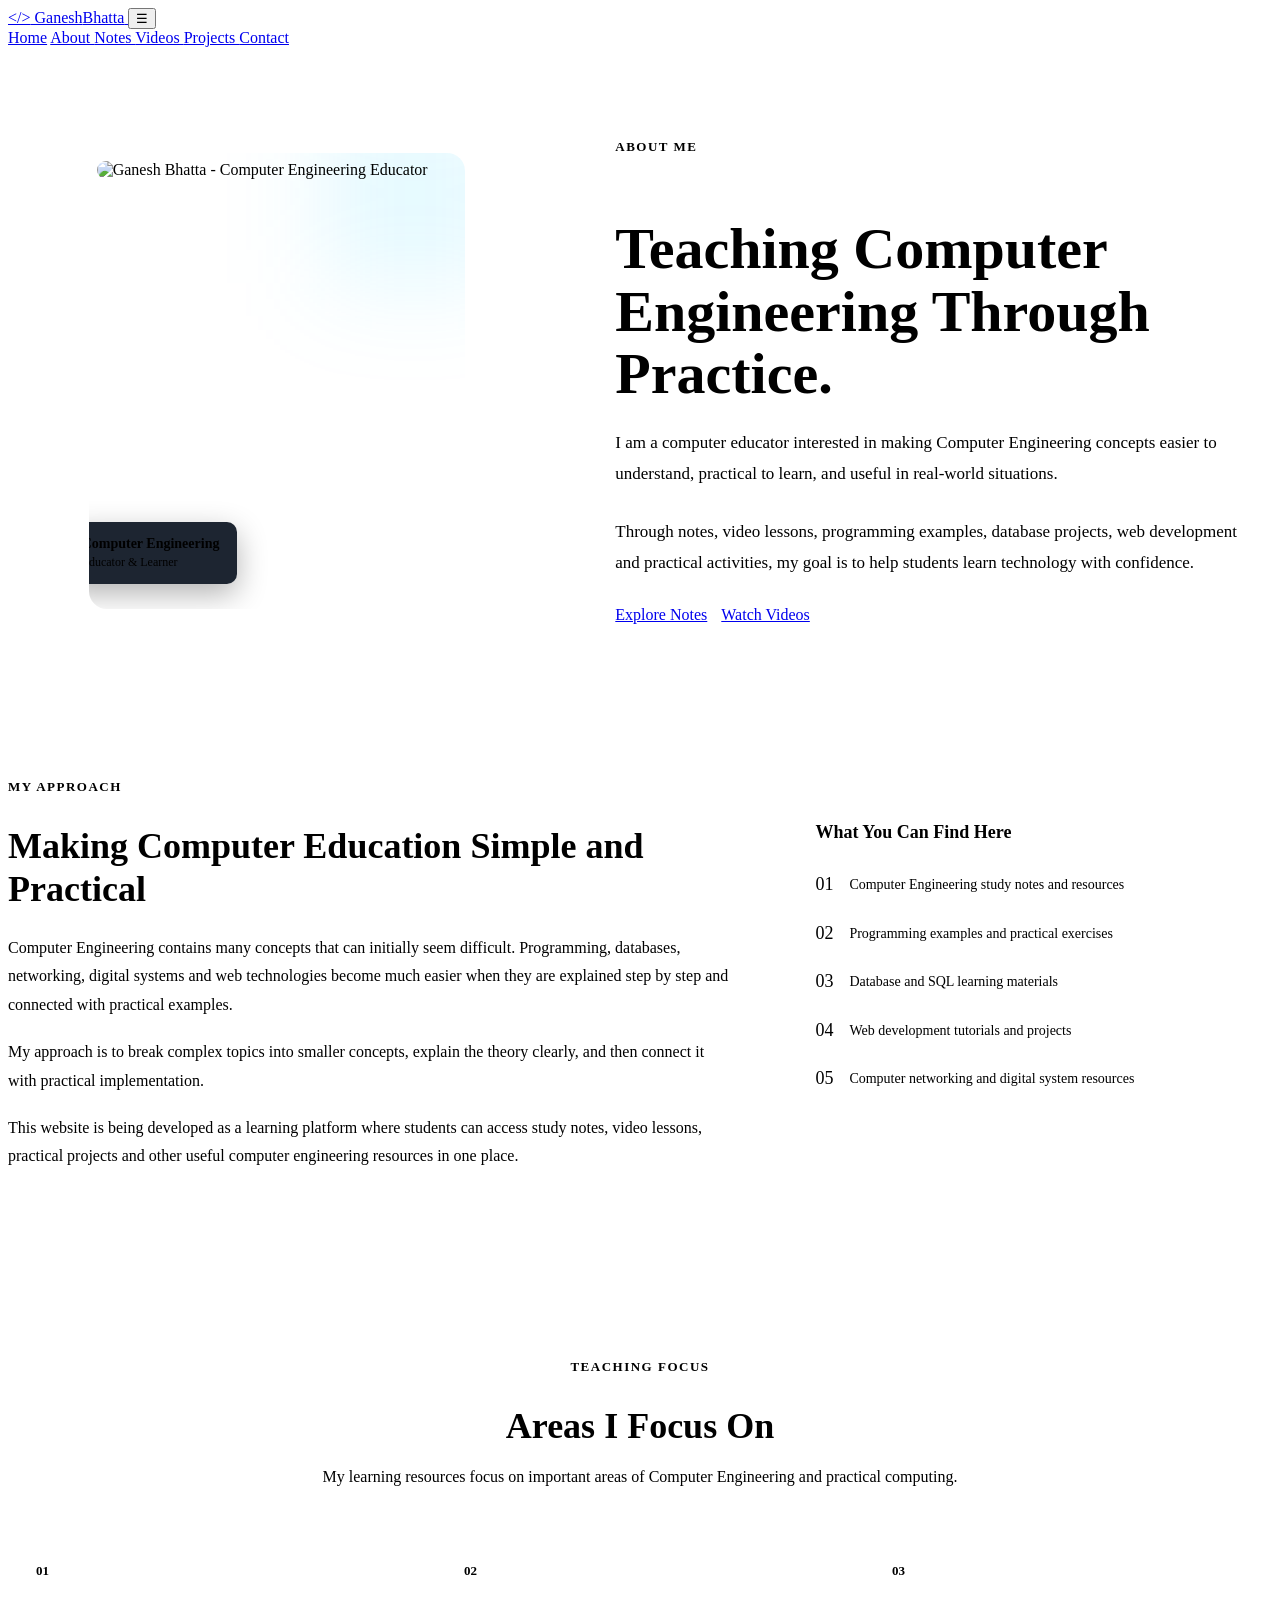
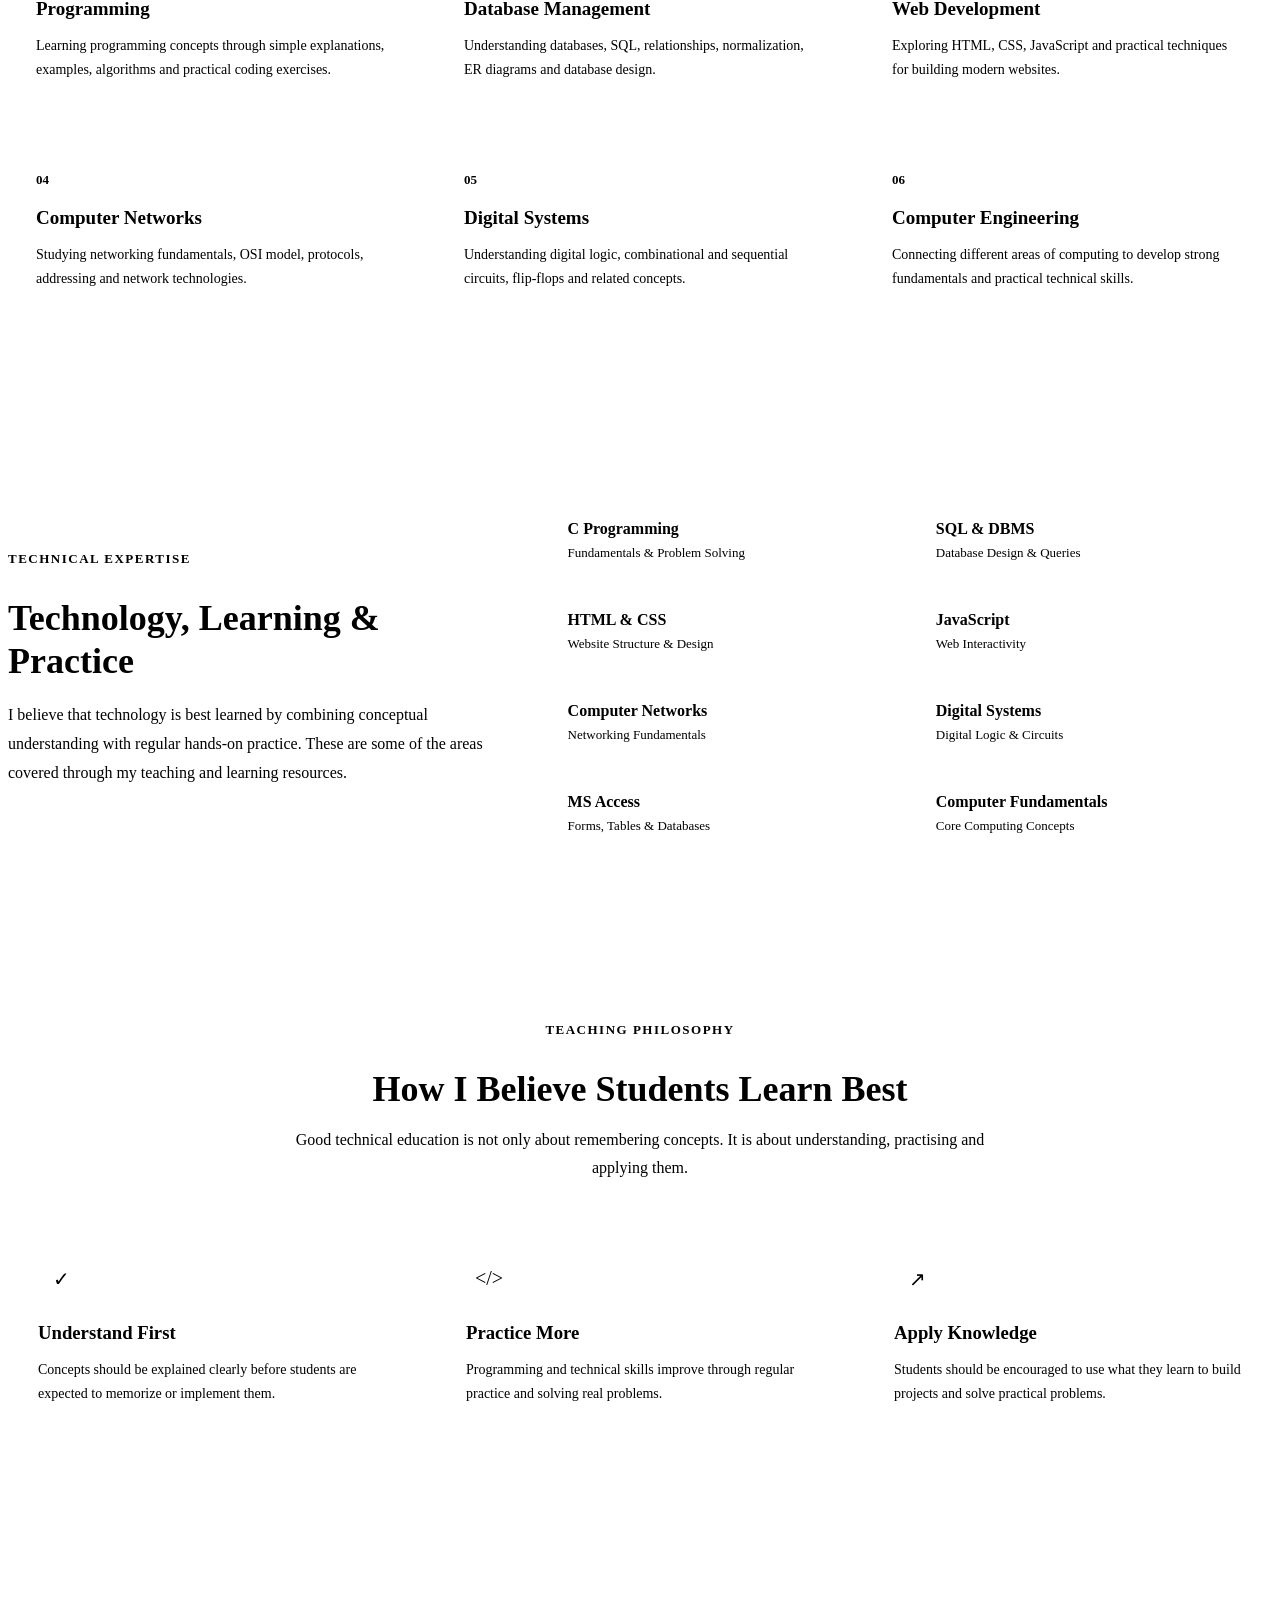
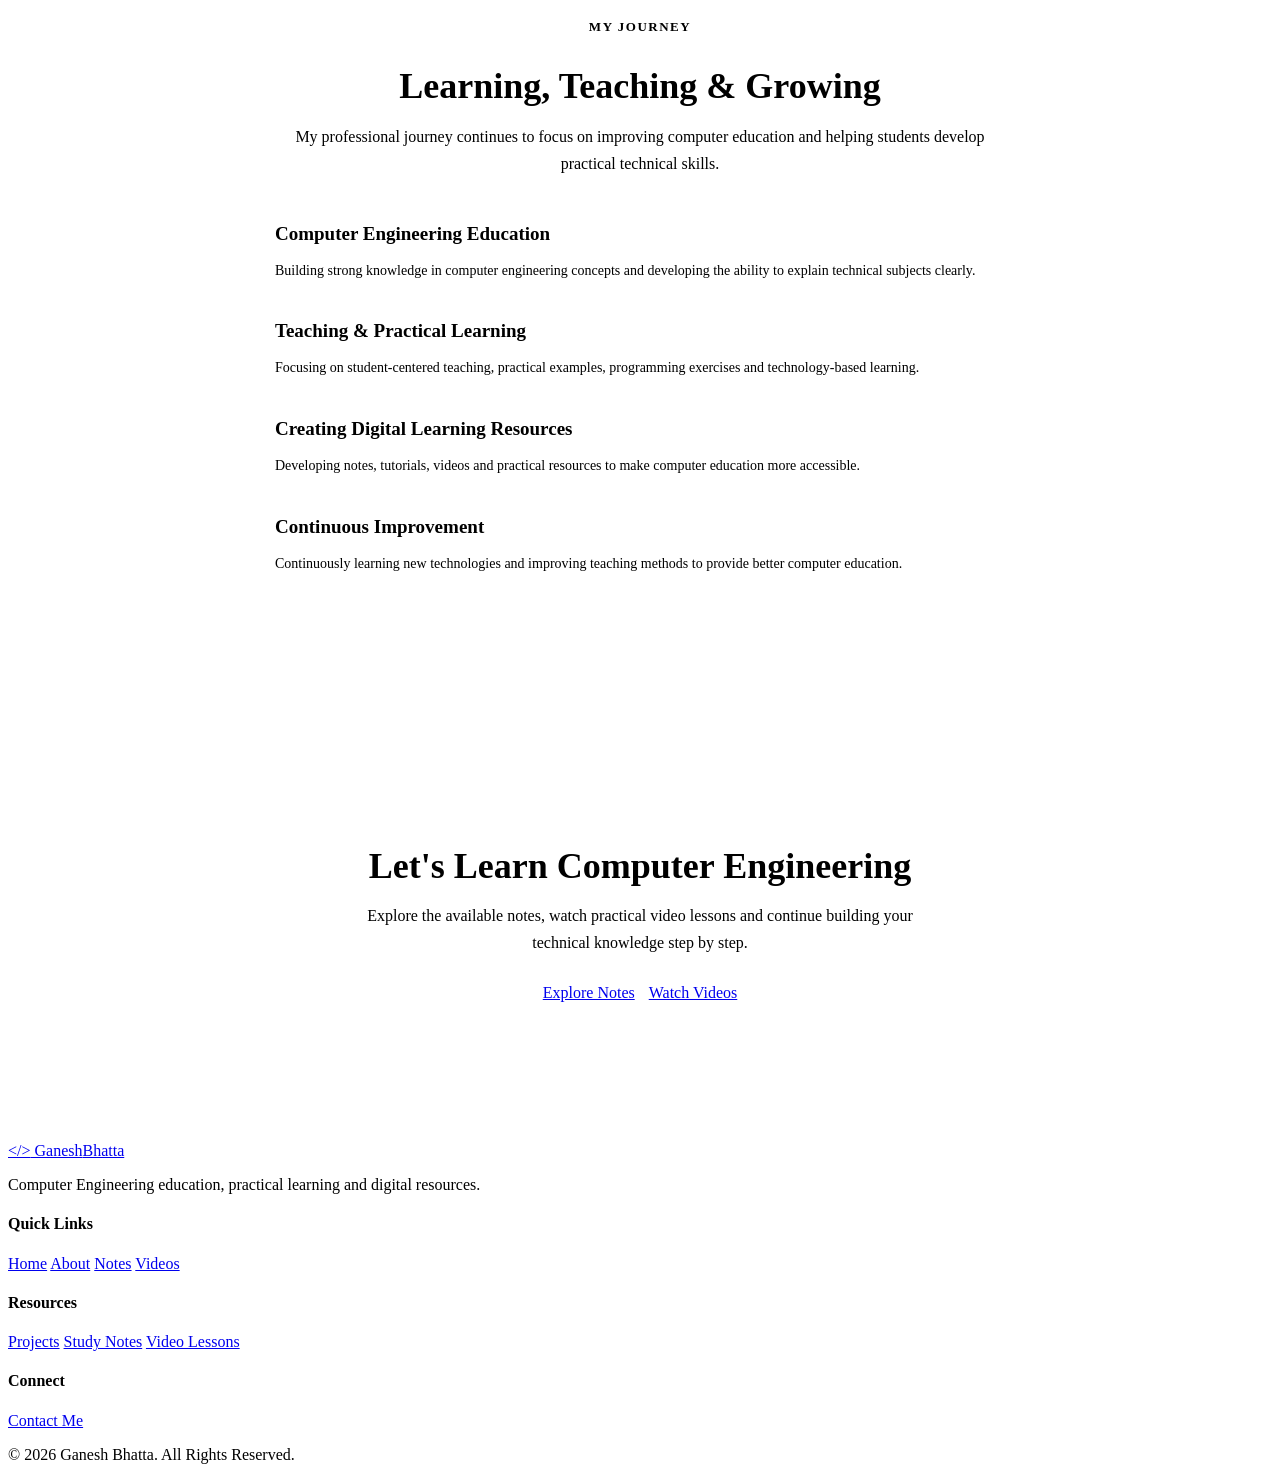
==== about.html @ 10185036 "Add files via upload" ====
<!DOCTYPE html>
<html lang="en">
<head>
    <meta charset="UTF-8">
    <meta name="viewport" content="width=device-width, initial-scale=1.0">

    <title>About Me | Ganesh Bhatta</title>

    <meta name="description"
          content="Learn more about Ganesh Bhatta, a Computer Engineering educator focused on practical and understandable computer education.">

    <link rel="stylesheet" href="css/style.css">

    <style>

        /* =========================================
           ABOUT PAGE
        ========================================= */

        .about-hero {
            padding: 90px 0 70px;
            background:
                radial-gradient(circle at 80% 20%, rgba(24, 200, 255, 0.08), transparent 30%),
                var(--bg-main);
        }

        .about-hero-grid {
            display: grid;
            grid-template-columns: 0.9fr 1.1fr;
            align-items: center;
            gap: 70px;
        }

        .about-image-area {
            position: relative;
            display: flex;
            justify-content: center;
        }

        .about-image-wrapper {
            width: 360px;
            height: 440px;
            padding: 8px;
            border: 1px solid var(--border-light);
            background: var(--bg-card);
            border-radius: 18px;
            position: relative;
            overflow: hidden;
        }

        .about-image-wrapper::before {
            content: "";
            position: absolute;
            width: 180px;
            height: 180px;
            background: rgba(24, 200, 255, 0.12);
            filter: blur(50px);
            top: -50px;
            right: -40px;
        }

        .about-image-wrapper img {
            width: 100%;
            height: 100%;
            object-fit: cover;
            object-position: center top;
            border-radius: 12px;
            position: relative;
            z-index: 1;
        }

        .about-image-label {
            position: absolute;
            bottom: 25px;
            left: -25px;
            background: rgba(17, 26, 38, 0.95);
            border: 1px solid var(--border-light);
            padding: 14px 18px;
            border-radius: 10px;
            z-index: 2;
            box-shadow: 0 10px 30px rgba(0, 0, 0, 0.3);
        }

        .about-image-label strong {
            display: block;
            color: var(--text);
            font-size: 14px;
        }

        .about-image-label span {
            display: block;
            color: var(--accent);
            font-size: 12px;
            margin-top: 3px;
        }

        .about-label {
            display: inline-block;
            color: var(--accent);
            font-size: 13px;
            font-weight: 700;
            letter-spacing: 1.5px;
            margin-bottom: 15px;
        }

        .about-hero h1 {
            font-size: clamp(38px, 5vw, 58px);
            line-height: 1.08;
            margin-bottom: 22px;
            color: var(--text);
        }

        .about-hero h1 span {
            color: var(--accent);
        }

        .about-intro {
            color: var(--text-light);
            font-size: 17px;
            line-height: 1.8;
            max-width: 650px;
            margin-bottom: 28px;
        }

        .about-buttons {
            display: flex;
            gap: 14px;
            flex-wrap: wrap;
        }

        /* =========================================
           INTRODUCTION
        ========================================= */

        .about-section {
            padding: 85px 0;
            background: var(--bg-section);
        }

        .about-content-grid {
            display: grid;
            grid-template-columns: 1.2fr 0.8fr;
            gap: 60px;
            align-items: start;
        }

        .section-label {
            color: var(--accent);
            font-size: 13px;
            font-weight: 700;
            letter-spacing: 1.5px;
            text-transform: uppercase;
            margin-bottom: 12px;
        }

        .about-content h2 {
            font-size: 36px;
            line-height: 1.2;
            margin-bottom: 22px;
            color: var(--text);
        }

        .about-content p {
            color: var(--text-light);
            line-height: 1.8;
            margin-bottom: 18px;
        }

        .about-highlight {
            background: var(--bg-card);
            border: 1px solid var(--border);
            border-radius: 14px;
            padding: 25px;
        }

        .about-highlight h3 {
            font-size: 18px;
            margin-bottom: 18px;
            color: var(--text);
        }

        .highlight-item {
            display: flex;
            gap: 12px;
            align-items: flex-start;
            padding: 13px 0;
            border-bottom: 1px solid var(--border);
        }

        .highlight-item:last-child {
            border-bottom: none;
        }

        .highlight-icon {
            color: var(--accent);
            font-size: 18px;
            min-width: 22px;
        }

        .highlight-item span {
            color: var(--text-light);
            font-size: 14px;
            line-height: 1.6;
        }

        /* =========================================
           TEACHING FOCUS
        ========================================= */

        .focus-section {
            padding: 85px 0;
            background: var(--bg-main);
        }

        .section-heading {
            text-align: center;
            max-width: 700px;
            margin: 0 auto 45px;
        }

        .section-heading h2 {
            font-size: 36px;
            margin-bottom: 14px;
            color: var(--text);
        }

        .section-heading p {
            color: var(--text-light);
            line-height: 1.7;
        }

        .focus-grid {
            display: grid;
            grid-template-columns: repeat(3, 1fr);
            gap: 20px;
        }

        .focus-card {
            background: var(--bg-card);
            border: 1px solid var(--border);
            border-radius: 14px;
            padding: 28px;
            transition: 0.3s ease;
        }

        .focus-card:hover {
            transform: translateY(-5px);
            border-color: var(--accent-dark);
            background: var(--bg-card-hover);
        }

        .focus-number {
            color: var(--accent);
            font-size: 13px;
            font-weight: 700;
            margin-bottom: 18px;
        }

        .focus-card h3 {
            color: var(--text);
            font-size: 19px;
            margin-bottom: 12px;
        }

        .focus-card p {
            color: var(--text-light);
            font-size: 14px;
            line-height: 1.7;
        }

        /* =========================================
           SKILLS
        ========================================= */

        .skills-section {
            padding: 85px 0;
            background: var(--bg-section);
        }

        .skills-layout {
            display: grid;
            grid-template-columns: 0.8fr 1.2fr;
            gap: 60px;
            align-items: center;
        }

        .skills-intro h2 {
            font-size: 36px;
            line-height: 1.2;
            margin-bottom: 18px;
        }

        .skills-intro p {
            color: var(--text-light);
            line-height: 1.8;
        }

        .skills-list {
            display: grid;
            grid-template-columns: repeat(2, 1fr);
            gap: 14px;
        }

        .skill-item {
            padding: 18px;
            border: 1px solid var(--border);
            border-radius: 10px;
            background: var(--bg-card);
            color: var(--text-light);
            transition: 0.3s ease;
        }

        .skill-item:hover {
            border-color: var(--accent-dark);
            color: var(--text);
        }

        .skill-item strong {
            display: block;
            color: var(--text);
            margin-bottom: 5px;
        }

        .skill-item span {
            font-size: 13px;
            color: var(--text-muted);
        }

        /* =========================================
           TEACHING PHILOSOPHY
        ========================================= */

        .philosophy-section {
            padding: 85px 0;
            background: var(--bg-main);
        }

        .philosophy-grid {
            display: grid;
            grid-template-columns: repeat(3, 1fr);
            gap: 20px;
        }

        .philosophy-card {
            padding: 30px;
            background: var(--bg-card);
            border: 1px solid var(--border);
            border-radius: 14px;
        }

        .philosophy-card .icon {
            width: 46px;
            height: 46px;
            display: flex;
            align-items: center;
            justify-content: center;
            border: 1px solid var(--border-light);
            border-radius: 10px;
            color: var(--accent);
            margin-bottom: 20px;
            font-size: 20px;
        }

        .philosophy-card h3 {
            color: var(--text);
            margin-bottom: 12px;
        }

        .philosophy-card p {
            color: var(--text-light);
            line-height: 1.7;
            font-size: 14px;
        }

        /* =========================================
           JOURNEY
        ========================================= */

        .journey-section {
            padding: 85px 0;
            background: var(--bg-section);
        }

        .journey {
            max-width: 850px;
            margin: 45px auto 0;
            position: relative;
        }

        .journey::before {
            content: "";
            position: absolute;
            left: 18px;
            top: 0;
            bottom: 0;
            width: 1px;
            background: var(--border-light);
        }

        .journey-item {
            position: relative;
            padding-left: 60px;
            margin-bottom: 38px;
        }

        .journey-item:last-child {
            margin-bottom: 0;
        }

        .journey-dot {
            position: absolute;
            left: 9px;
            top: 4px;
            width: 19px;
            height: 19px;
            border-radius: 50%;
            background: var(--bg-section);
            border: 2px solid var(--accent);
        }

        .journey-item h3 {
            color: var(--text);
            margin-bottom: 8px;
            font-size: 19px;
        }

        .journey-item p {
            color: var(--text-light);
            line-height: 1.7;
            font-size: 14px;
        }

        /* =========================================
           CTA
        ========================================= */

        .about-cta {
            padding: 85px 0;
            background: var(--bg-main);
            text-align: center;
        }

        .about-cta-box {
            max-width: 850px;
            margin: auto;
            padding: 55px 35px;
            border: 1px solid var(--border);
            border-radius: 18px;
            background:
                radial-gradient(circle at center, rgba(24, 200, 255, 0.07), transparent 55%),
                var(--bg-card);
        }

        .about-cta h2 {
            font-size: 36px;
            margin-bottom: 15px;
            color: var(--text);
        }

        .about-cta p {
            color: var(--text-light);
            max-width: 600px;
            margin: 0 auto 28px;
            line-height: 1.7;
        }

        .about-cta-buttons {
            display: flex;
            justify-content: center;
            gap: 14px;
            flex-wrap: wrap;
        }

        /* =========================================
           RESPONSIVE
        ========================================= */

        @media (max-width: 900px) {

            .about-hero-grid,
            .about-content-grid,
            .skills-layout {
                grid-template-columns: 1fr;
            }

            .about-image-area {
                order: 2;
            }

            .about-hero-content {
                order: 1;
            }

            .about-image-wrapper {
                width: 320px;
                height: 400px;
            }

            .focus-grid,
            .philosophy-grid {
                grid-template-columns: repeat(2, 1fr);
            }

            .skills-layout {
                gap: 35px;
            }
        }

        @media (max-width: 600px) {

            .about-hero,
            .about-section,
            .focus-section,
            .skills-section,
            .philosophy-section,
            .journey-section,
            .about-cta {
                padding: 65px 0;
            }

            .about-hero-grid {
                gap: 45px;
            }

            .about-hero h1 {
                font-size: 38px;
            }

            .about-intro {
                font-size: 15px;
            }

            .about-image-wrapper {
                width: 280px;
                height: 350px;
            }

            .about-image-label {
                left: 0;
            }

            .about-content h2,
            .section-heading h2,
            .skills-intro h2,
            .about-cta h2 {
                font-size: 29px;
            }

            .focus-grid,
            .philosophy-grid,
            .skills-list {
                grid-template-columns: 1fr;
            }

            .journey-item {
                padding-left: 50px;
            }

        }

    </style>
</head>

<body>

    <!-- =========================================
         HEADER
    ========================================= -->

    <header class="site-header">

        <div class="container header-inner">

            <a href="index.html" class="logo">
                <span class="logo-mark">&lt;/&gt;</span>
                Ganesh<span>Bhatta</span>
            </a>

            <button class="menu-btn" id="menuBtn">
                ☰
            </button>

            <nav class="main-nav" id="mainNav">

                <a href="index.html">Home</a>

                <a href="about.html" class="active">
                    About
                </a>

                <a href="notes.html">
                    Notes
                </a>

                <a href="videos.html">
                    Videos
                </a>

                <a href="projects.html">
                    Projects
                </a>

                <a href="contact.html">
                    Contact
                </a>

            </nav>

        </div>

    </header>


    <!-- =========================================
         ABOUT HERO
    ========================================= -->

    <section class="about-hero">

        <div class="container about-hero-grid">

            <div class="about-image-area">

                <div class="about-image-wrapper">

                    <img
                        src="images/Profile.JPEG"
                        alt="Ganesh Bhatta - Computer Engineering Educator"
                    >

                    <div class="about-image-label">

                        <strong>Computer Engineering</strong>

                        <span>Educator & Learner</span>

                    </div>

                </div>

            </div>


            <div class="about-hero-content">

                <span class="about-label">
                    ABOUT ME
                </span>

                <h1>
                    Teaching Computer
                    <span>Engineering</span>
                    Through Practice.
                </h1>

                <p class="about-intro">
                    I am a computer educator interested in making
                    Computer Engineering concepts easier to understand,
                    practical to learn, and useful in real-world situations.
                </p>

                <p class="about-intro">
                    Through notes, video lessons, programming examples,
                    database projects, web development and practical
                    activities, my goal is to help students learn
                    technology with confidence.
                </p>

                <div class="about-buttons">

                    <a href="notes.html" class="btn btn-primary">
                        Explore Notes
                    </a>

                    <a href="videos.html" class="btn btn-secondary">
                        Watch Videos
                    </a>

                </div>

            </div>

        </div>

    </section>


    <!-- =========================================
         INTRODUCTION
    ========================================= -->

    <section class="about-section">

        <div class="container about-content-grid">

            <div class="about-content">

                <div class="section-label">
                    MY APPROACH
                </div>

                <h2>
                    Making Computer Education
                    Simple and Practical
                </h2>

                <p>
                    Computer Engineering contains many concepts that can
                    initially seem difficult. Programming, databases,
                    networking, digital systems and web technologies
                    become much easier when they are explained step by
                    step and connected with practical examples.
                </p>

                <p>
                    My approach is to break complex topics into smaller
                    concepts, explain the theory clearly, and then connect
                    it with practical implementation.
                </p>

                <p>
                    This website is being developed as a learning platform
                    where students can access study notes, video lessons,
                    practical projects and other useful computer engineering
                    resources in one place.
                </p>

            </div>


            <div class="about-highlight">

                <h3>
                    What You Can Find Here
                </h3>

                <div class="highlight-item">

                    <div class="highlight-icon">01</div>

                    <span>
                        Computer Engineering study notes and resources
                    </span>

                </div>

                <div class="highlight-item">

                    <div class="highlight-icon">02</div>

                    <span>
                        Programming examples and practical exercises
                    </span>

                </div>

                <div class="highlight-item">

                    <div class="highlight-icon">03</div>

                    <span>
                        Database and SQL learning materials
                    </span>

                </div>

                <div class="highlight-item">

                    <div class="highlight-icon">04</div>

                    <span>
                        Web development tutorials and projects
                    </span>

                </div>

                <div class="highlight-item">

                    <div class="highlight-icon">05</div>

                    <span>
                        Computer networking and digital system resources
                    </span>

                </div>

            </div>

        </div>

    </section>


    <!-- =========================================
         TEACHING FOCUS
    ========================================= -->

    <section class="focus-section">

        <div class="container">

            <div class="section-heading">

                <div class="section-label">
                    TEACHING FOCUS
                </div>

                <h2>
                    Areas I Focus On
                </h2>

                <p>
                    My learning resources focus on important areas of
                    Computer Engineering and practical computing.
                </p>

            </div>


            <div class="focus-grid">

                <div class="focus-card">

                    <div class="focus-number">
                        01
                    </div>

                    <h3>
                        Programming
                    </h3>

                    <p>
                        Learning programming concepts through simple
                        explanations, examples, algorithms and practical
                        coding exercises.
                    </p>

                </div>


                <div class="focus-card">

                    <div class="focus-number">
                        02
                    </div>

                    <h3>
                        Database Management
                    </h3>

                    <p>
                        Understanding databases, SQL, relationships,
                        normalization, ER diagrams and database design.
                    </p>

                </div>


                <div class="focus-card">

                    <div class="focus-number">
                        03
                    </div>

                    <h3>
                        Web Development
                    </h3>

                    <p>
                        Exploring HTML, CSS, JavaScript and practical
                        techniques for building modern websites.
                    </p>

                </div>


                <div class="focus-card">

                    <div class="focus-number">
                        04
                    </div>

                    <h3>
                        Computer Networks
                    </h3>

                    <p>
                        Studying networking fundamentals, OSI model,
                        protocols, addressing and network technologies.
                    </p>

                </div>


                <div class="focus-card">

                    <div class="focus-number">
                        05
                    </div>

                    <h3>
                        Digital Systems
                    </h3>

                    <p>
                        Understanding digital logic, combinational and
                        sequential circuits, flip-flops and related concepts.
                    </p>

                </div>


                <div class="focus-card">

                    <div class="focus-number">
                        06
                    </div>

                    <h3>
                        Computer Engineering
                    </h3>

                    <p>
                        Connecting different areas of computing to develop
                        strong fundamentals and practical technical skills.
                    </p>

                </div>

            </div>

        </div>

    </section>


    <!-- =========================================
         TECHNICAL EXPERTISE
    ========================================= -->

    <section class="skills-section">

        <div class="container skills-layout">

            <div class="skills-intro">

                <div class="section-label">
                    TECHNICAL EXPERTISE
                </div>

                <h2>
                    Technology,
                    Learning & Practice
                </h2>

                <p>
                    I believe that technology is best learned by combining
                    conceptual understanding with regular hands-on practice.
                    These are some of the areas covered through my teaching
                    and learning resources.
                </p>

            </div>


            <div class="skills-list">

                <div class="skill-item">

                    <strong>C Programming</strong>

                    <span>
                        Fundamentals & Problem Solving
                    </span>

                </div>


                <div class="skill-item">

                    <strong>SQL & DBMS</strong>

                    <span>
                        Database Design & Queries
                    </span>

                </div>


                <div class="skill-item">

                    <strong>HTML & CSS</strong>

                    <span>
                        Website Structure & Design
                    </span>

                </div>


                <div class="skill-item">

                    <strong>JavaScript</strong>

                    <span>
                        Web Interactivity
                    </span>

                </div>


                <div class="skill-item">

                    <strong>Computer Networks</strong>

                    <span>
                        Networking Fundamentals
                    </span>

                </div>


                <div class="skill-item">

                    <strong>Digital Systems</strong>

                    <span>
                        Digital Logic & Circuits
                    </span>

                </div>


                <div class="skill-item">

                    <strong>MS Access</strong>

                    <span>
                        Forms, Tables & Databases
                    </span>

                </div>


                <div class="skill-item">

                    <strong>Computer Fundamentals</strong>

                    <span>
                        Core Computing Concepts
                    </span>

                </div>

            </div>

        </div>

    </section>


    <!-- =========================================
         TEACHING PHILOSOPHY
    ========================================= -->

    <section class="philosophy-section">

        <div class="container">

            <div class="section-heading">

                <div class="section-label">
                    TEACHING PHILOSOPHY
                </div>

                <h2>
                    How I Believe Students Learn Best
                </h2>

                <p>
                    Good technical education is not only about remembering
                    concepts. It is about understanding, practising and
                    applying them.
                </p>

            </div>


            <div class="philosophy-grid">

                <div class="philosophy-card">

                    <div class="icon">
                        ✓
                    </div>

                    <h3>
                        Understand First
                    </h3>

                    <p>
                        Concepts should be explained clearly before students
                        are expected to memorize or implement them.
                    </p>

                </div>


                <div class="philosophy-card">

                    <div class="icon">
                        &lt;/&gt;
                    </div>

                    <h3>
                        Practice More
                    </h3>

                    <p>
                        Programming and technical skills improve through
                        regular practice and solving real problems.
                    </p>

                </div>


                <div class="philosophy-card">

                    <div class="icon">
                        ↗
                    </div>

                    <h3>
                        Apply Knowledge
                    </h3>

                    <p>
                        Students should be encouraged to use what they learn
                        to build projects and solve practical problems.
                    </p>

                </div>

            </div>

        </div>

    </section>


    <!-- =========================================
         PROFESSIONAL JOURNEY
    ========================================= -->

    <section class="journey-section">

        <div class="container">

            <div class="section-heading">

                <div class="section-label">
                    MY JOURNEY
                </div>

                <h2>
                    Learning, Teaching & Growing
                </h2>

                <p>
                    My professional journey continues to focus on improving
                    computer education and helping students develop practical
                    technical skills.
                </p>

            </div>


            <div class="journey">

                <div class="journey-item">

                    <div class="journey-dot"></div>

                    <h3>
                        Computer Engineering Education
                    </h3>

                    <p>
                        Building strong knowledge in computer engineering
                        concepts and developing the ability to explain
                        technical subjects clearly.
                    </p>

                </div>


                <div class="journey-item">

                    <div class="journey-dot"></div>

                    <h3>
                        Teaching & Practical Learning
                    </h3>

                    <p>
                        Focusing on student-centered teaching, practical
                        examples, programming exercises and technology-based
                        learning.
                    </p>

                </div>


                <div class="journey-item">

                    <div class="journey-dot"></div>

                    <h3>
                        Creating Digital Learning Resources
                    </h3>

                    <p>
                        Developing notes, tutorials, videos and practical
                        resources to make computer education more accessible.
                    </p>

                </div>


                <div class="journey-item">

                    <div class="journey-dot"></div>

                    <h3>
                        Continuous Improvement
                    </h3>

                    <p>
                        Continuously learning new technologies and improving
                        teaching methods to provide better computer education.
                    </p>

                </div>

            </div>

        </div>

    </section>


    <!-- =========================================
         CTA
    ========================================= -->

    <section class="about-cta">

        <div class="container">

            <div class="about-cta-box">

                <h2>
                    Let's Learn Computer Engineering
                </h2>

                <p>
                    Explore the available notes, watch practical video
                    lessons and continue building your technical knowledge
                    step by step.
                </p>

                <div class="about-cta-buttons">

                    <a href="notes.html" class="btn btn-primary">
                        Explore Notes
                    </a>

                    <a href="videos.html" class="btn btn-secondary">
                        Watch Videos
                    </a>

                </div>

            </div>

        </div>

    </section>


    <!-- =========================================
         FOOTER
    ========================================= -->

    <footer class="site-footer">

        <div class="container footer-grid">

            <div class="footer-brand">

                <a href="index.html" class="logo">
                    <span class="logo-mark">&lt;/&gt;</span>
                    Ganesh<span>Bhatta</span>
                </a>

                <p>
                    Computer Engineering education,
                    practical learning and digital resources.
                </p>

            </div>


            <div class="footer-column">

                <h4>
                    Quick Links
                </h4>

                <a href="index.html">Home</a>
                <a href="about.html">About</a>
                <a href="notes.html">Notes</a>
                <a href="videos.html">Videos</a>

            </div>


            <div class="footer-column">

                <h4>
                    Resources
                </h4>

                <a href="projects.html">Projects</a>
                <a href="notes.html">Study Notes</a>
                <a href="videos.html">Video Lessons</a>

            </div>


            <div class="footer-column">

                <h4>
                    Connect
                </h4>

                <a href="contact.html">Contact Me</a>

            </div>

        </div>


        <div class="container footer-bottom">

            <p>
                © 2026 Ganesh Bhatta. All Rights Reserved.
            </p>

        </div>

    </footer>


    <script src="js/script.js"></script>

</body>
</html>
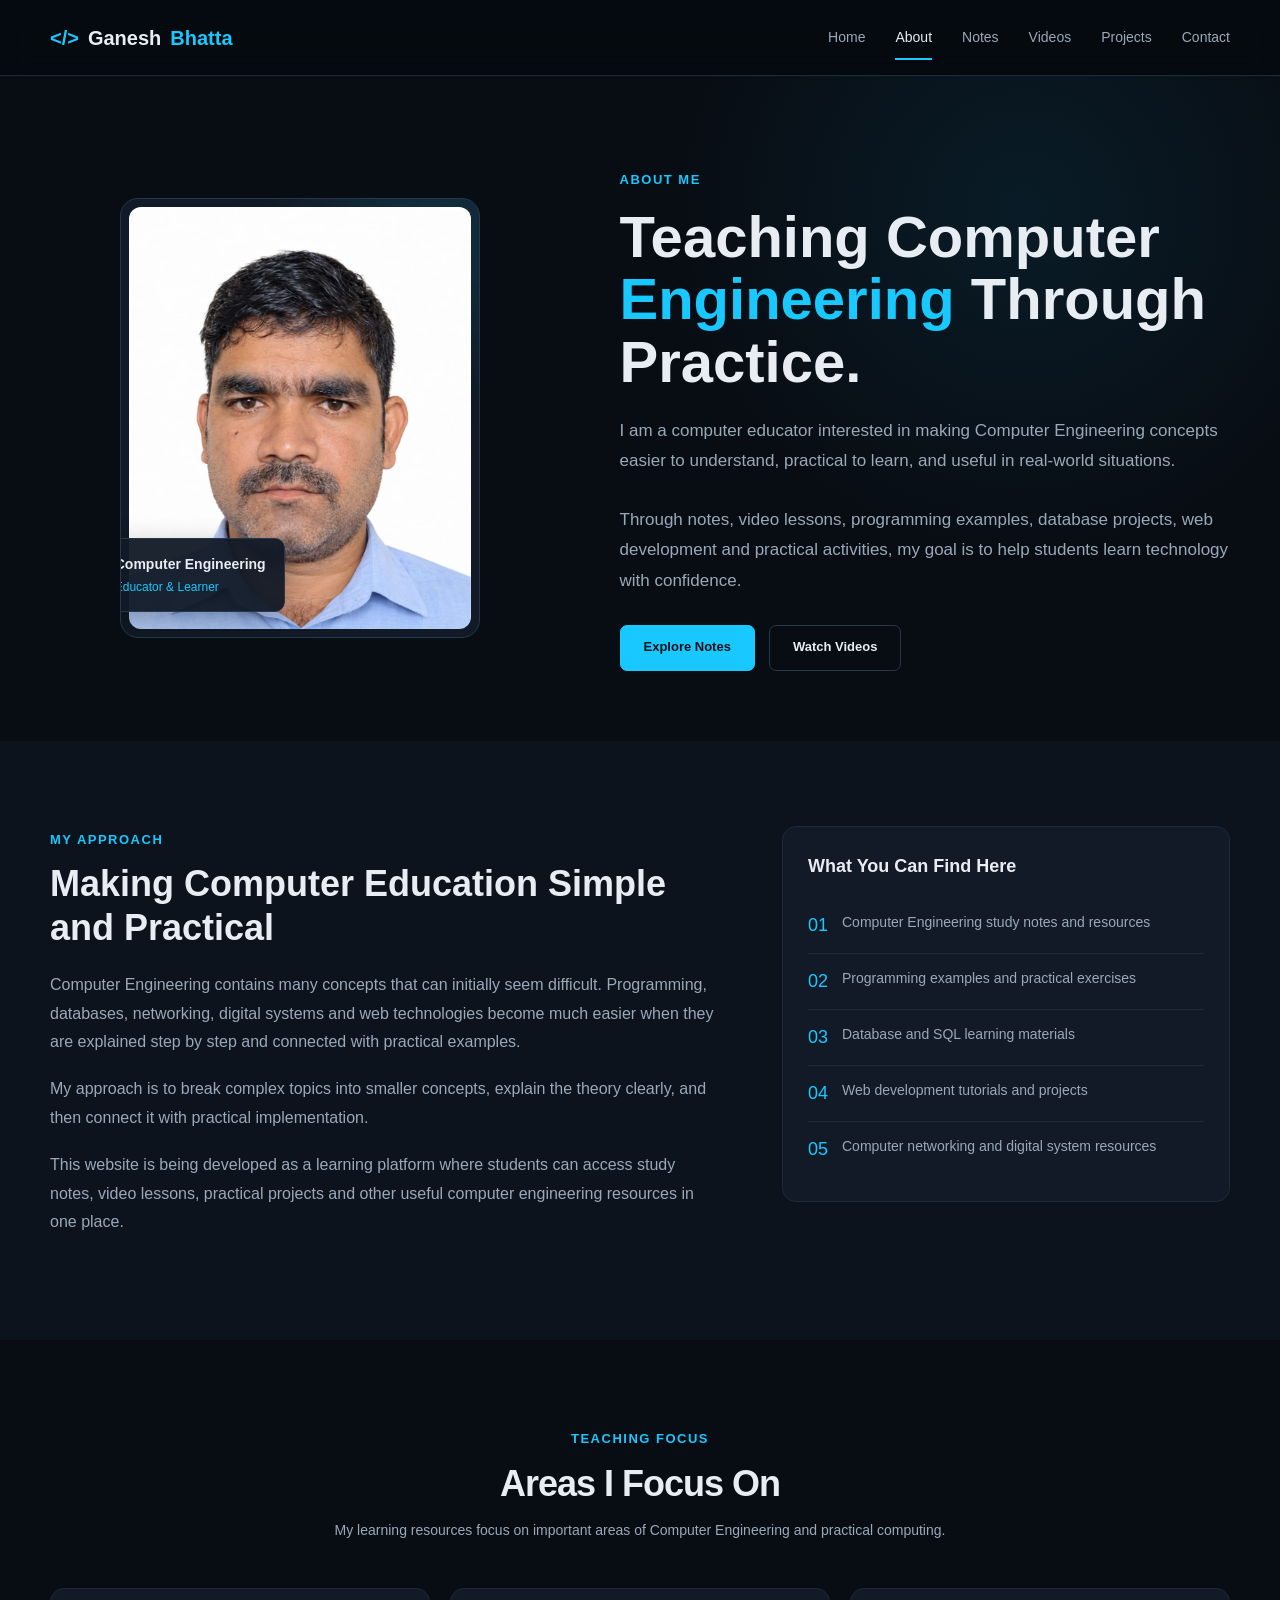
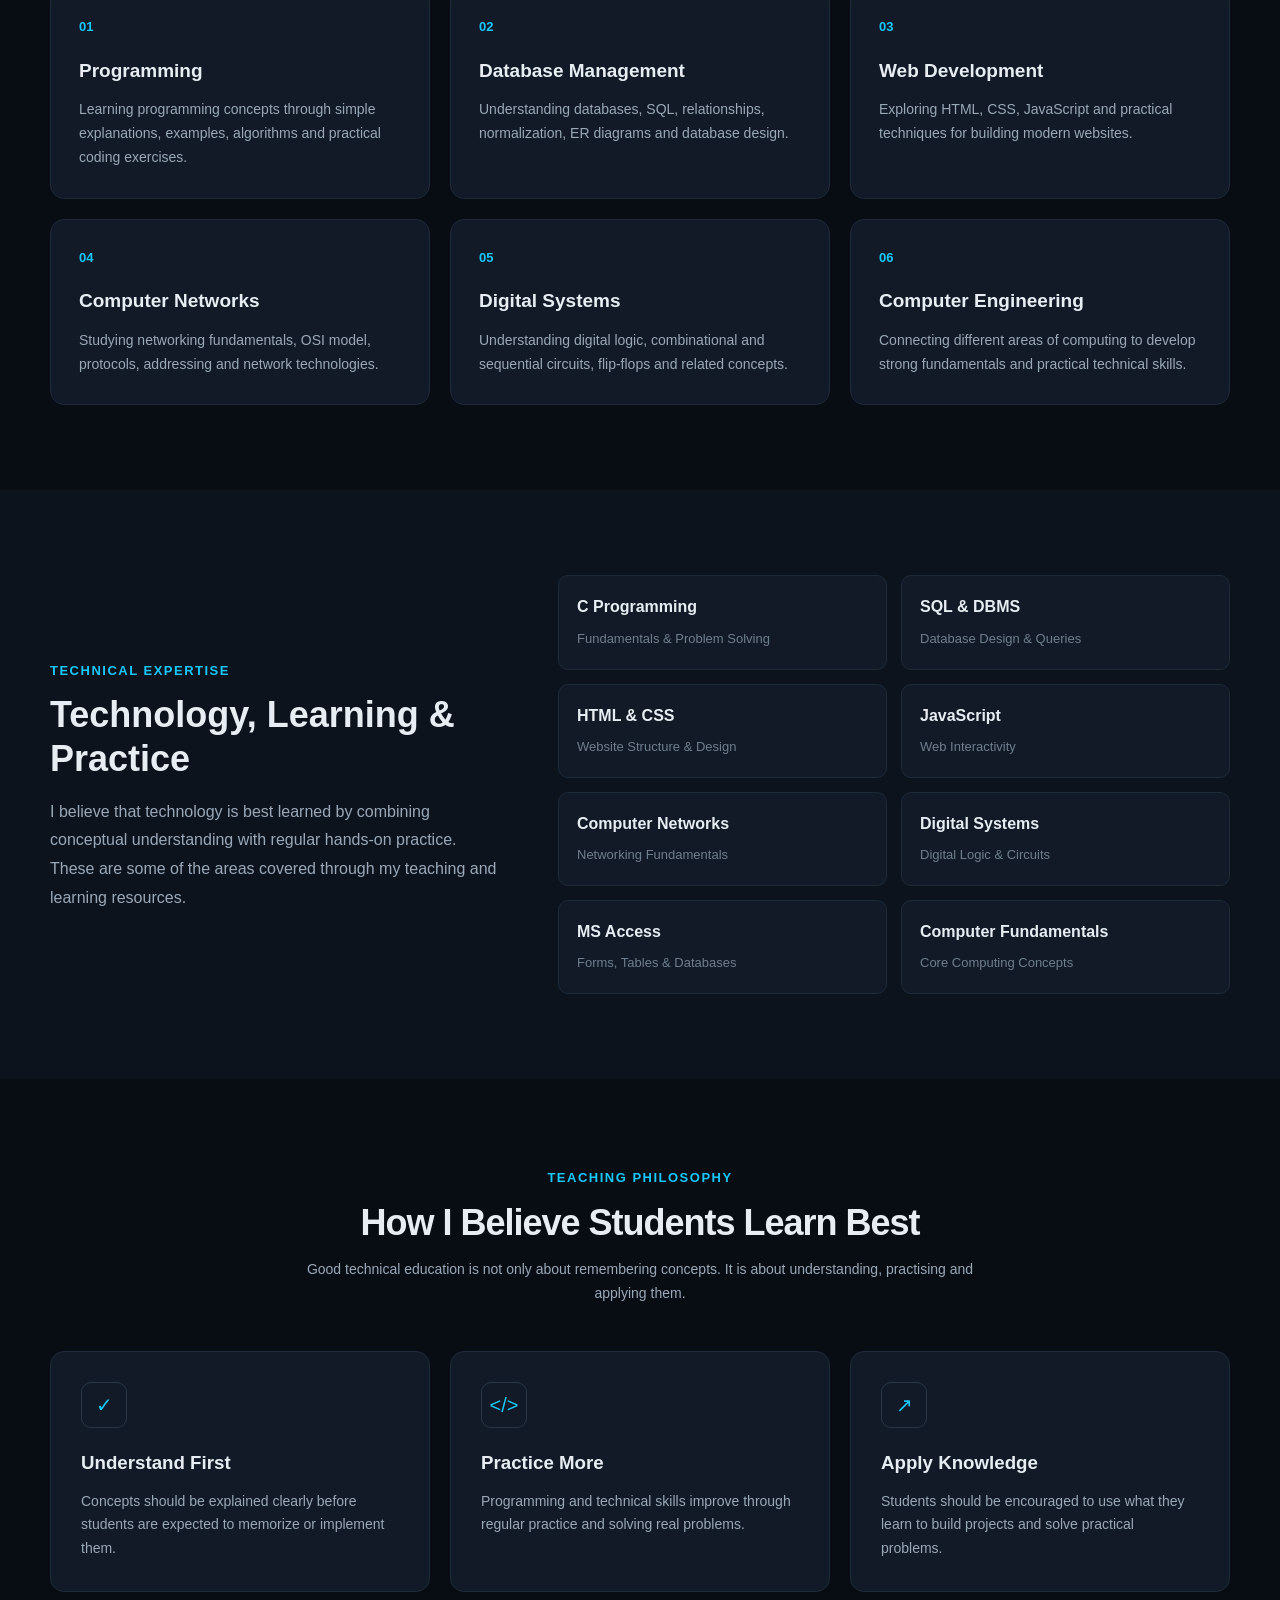
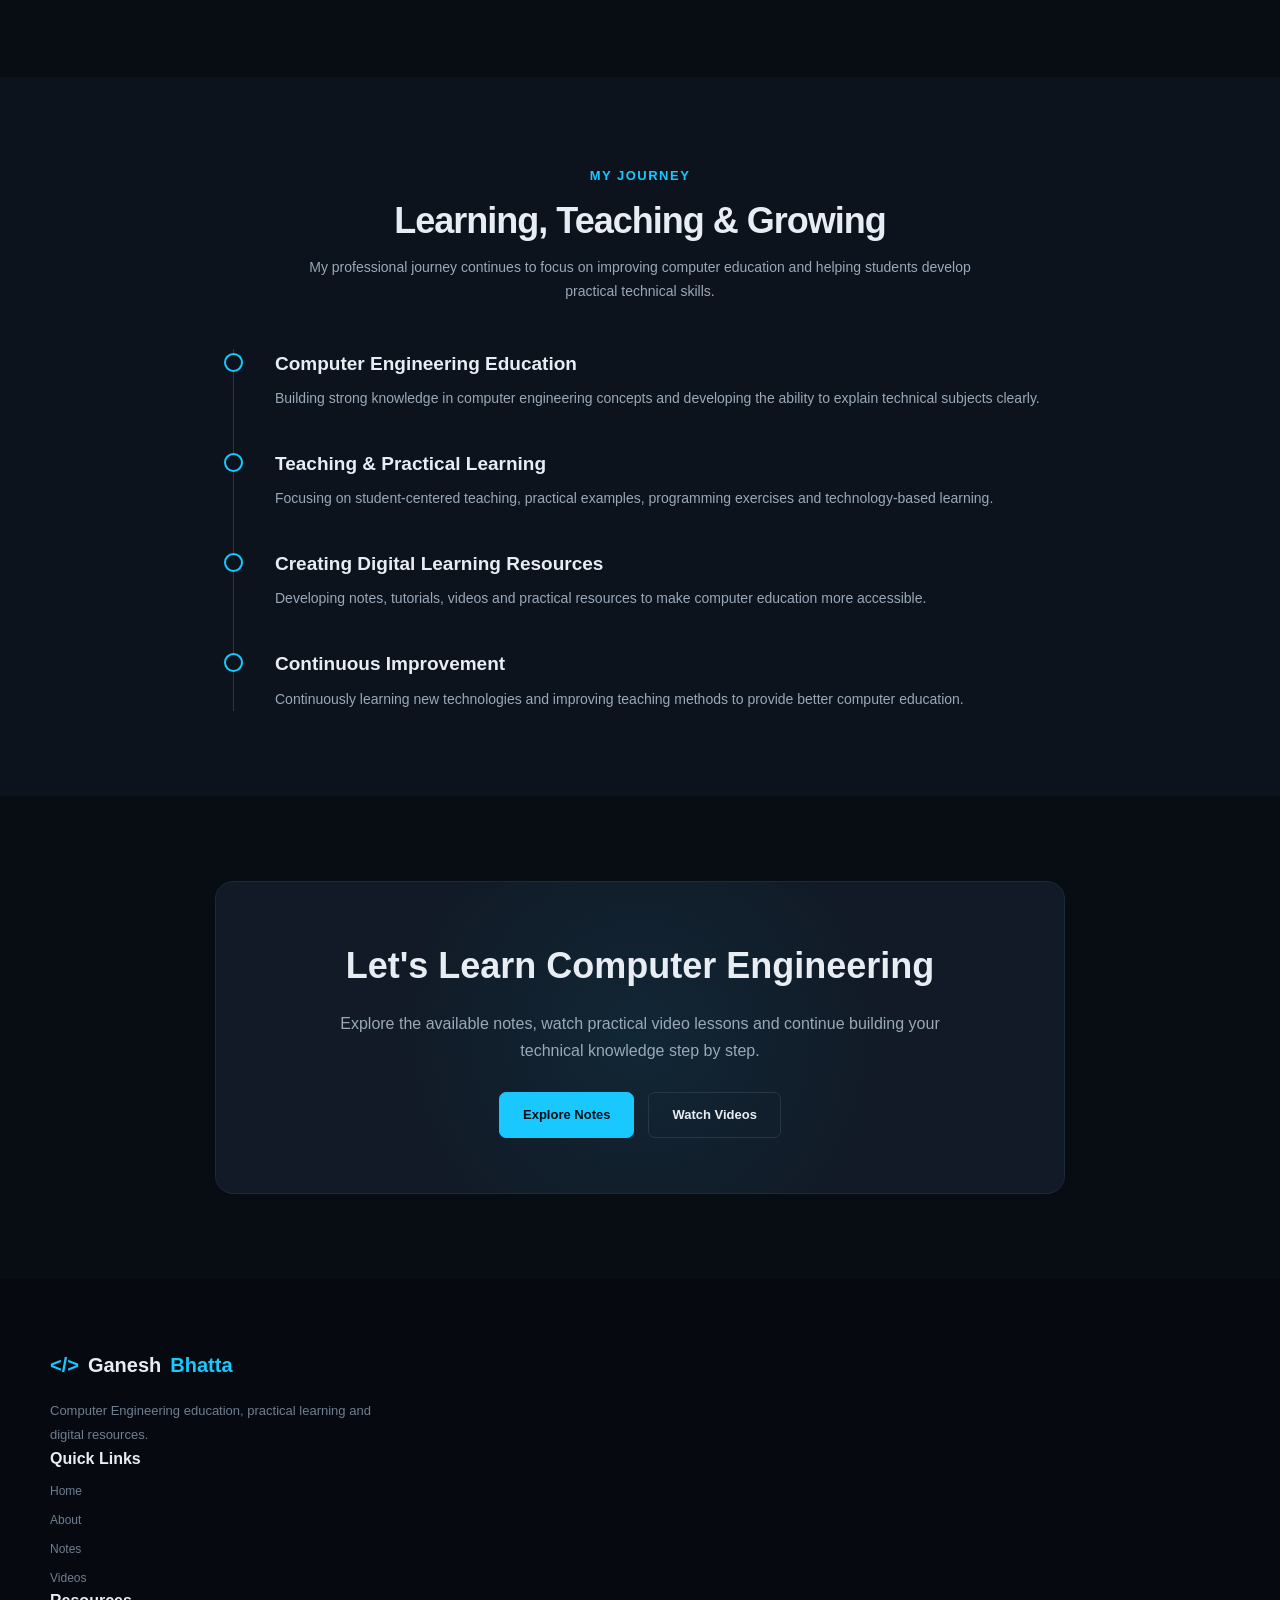
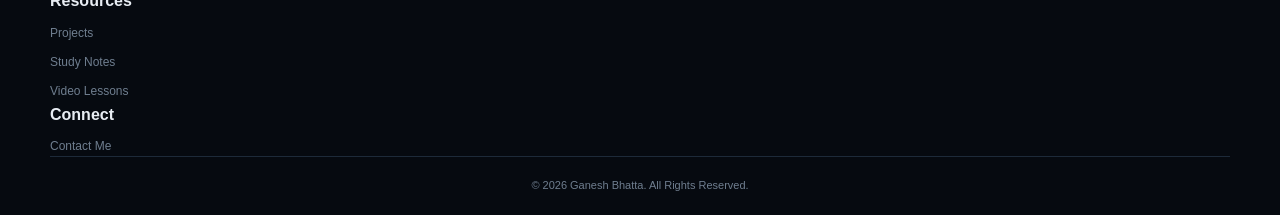
==== commit 4c07fc8a: "Update about.html" ====
--- a/about.html
+++ b/about.html
@@ -624,7 +624,7 @@
                 <div class="about-image-wrapper">
 
                     <img
-                        src="images/Profile.JPEG"
+                        src="images/Profile.jpeg"
                         alt="Ganesh Bhatta - Computer Engineering Educator"
                     >
 
@@ -1365,4 +1365,4 @@
     <script src="js/script.js"></script>
 
 </body>
-</html>+</html>
--- a/css/style.css
+++ b/css/style.css
@@ -0,0 +1,1879 @@
+/* =========================================================
+   GANESH BHATTA - PERSONAL EDUCATION WEBSITE
+   Main Dark Professional Theme
+========================================================= */
+
+
+/* =========================================================
+   1. ROOT VARIABLES
+========================================================= */
+
+:root {
+
+    --bg-main: #080d14;
+    --bg-dark: #060a10;
+    --bg-section: #0c131d;
+
+    --bg-card: #111a26;
+    --bg-card-hover: #152231;
+
+    --border: #1d2a39;
+    --border-light: #263749;
+
+    --text: #e8edf3;
+    --text-light: #9aa8b8;
+    --text-muted: #6f7e8f;
+
+    --accent: #18c8ff;
+    --accent-dark: #0ca4d3;
+
+    --max-width: 1180px;
+
+    --header-height: 76px;
+
+    --transition: 0.3s ease;
+}
+
+
+/* =========================================================
+   2. RESET
+========================================================= */
+
+* {
+    margin: 0;
+    padding: 0;
+    box-sizing: border-box;
+}
+
+
+html {
+    scroll-behavior: smooth;
+}
+
+
+body {
+    font-family:
+        "Segoe UI",
+        Arial,
+        Helvetica,
+        sans-serif;
+
+    background: var(--bg-main);
+
+    color: var(--text);
+
+    line-height: 1.6;
+
+    overflow-x: hidden;
+}
+
+
+img {
+    max-width: 100%;
+    display: block;
+}
+
+
+a {
+    text-decoration: none;
+    color: inherit;
+}
+
+
+button {
+    font-family: inherit;
+}
+
+
+.container {
+    width: min(
+        calc(100% - 40px),
+        var(--max-width)
+    );
+
+    margin: 0 auto;
+}
+
+
+/* =========================================================
+   3. HEADER
+========================================================= *//* =========================================
+   HEADER
+========================================= */
+
+.site-header {
+    position: sticky;
+    top: 0;
+    z-index: 1000;
+    height: 76px;
+    background: rgba(6, 10, 16, 0.92);
+    backdrop-filter: blur(12px);
+    border-bottom: 1px solid var(--border);
+}
+
+.header-inner {
+    height: 100%;
+    display: flex;
+    align-items: center;
+    justify-content: space-between;
+}
+
+/* LOGO */
+
+.logo {
+    display: flex;
+    align-items: center;
+    gap: 9px;
+    color: var(--text);
+    font-size: 20px;
+    font-weight: 700;
+    text-decoration: none;
+    white-space: nowrap;
+}
+
+.logo span:last-child {
+    color: var(--accent);
+}
+
+.logo-mark {
+    color: var(--accent);
+    font-weight: 700;
+}
+
+
+/* NAVIGATION */
+
+.main-nav {
+    display: flex;
+    align-items: center;
+    justify-content: flex-end;
+    gap: 30px;
+    margin-left: auto;
+}
+
+.main-nav a {
+    position: relative;
+    color: var(--text-light);
+    font-size: 14px;
+    font-weight: 500;
+    text-decoration: none;
+    padding: 28px 0;
+    transition: color 0.3s ease;
+}
+
+.main-nav a:hover,
+.main-nav a.active {
+    color: var(--text);
+}
+
+.main-nav a.active::after {
+    content: "";
+    position: absolute;
+    left: 0;
+    right: 0;
+    bottom: 17px;
+    height: 2px;
+    background: var(--accent);
+}
+
+
+/* MOBILE MENU BUTTON */
+
+.menu-btn {
+    display: none;
+    background: none;
+    border: none;
+    color: var(--text);
+    font-size: 25px;
+    cursor: pointer;
+}
+
+/* =========================================================
+   4. HERO
+========================================================= */
+
+.hero {
+
+    position: relative;
+
+    min-height: 650px;
+
+    display: flex;
+
+    align-items: center;
+
+    overflow: hidden;
+
+    background:
+        radial-gradient(
+            circle at 80% 40%,
+            rgba(24, 200, 255, 0.07),
+            transparent 32%
+        );
+}
+
+
+.hero::before {
+
+    content: "";
+
+    position: absolute;
+
+    width: 500px;
+
+    height: 500px;
+
+    border-radius: 50%;
+
+    background:
+        rgba(24, 200, 255, 0.025);
+
+    filter: blur(80px);
+
+    right: -150px;
+
+    top: 50px;
+
+    pointer-events: none;
+}
+
+
+.hero-container {
+
+    display: grid;
+
+    grid-template-columns:
+        1.05fr
+        0.95fr;
+
+    align-items: center;
+
+    gap: 70px;
+
+    padding:
+        80px 0;
+}
+
+
+/* =========================================================
+   HERO CONTENT
+========================================================= */
+
+.hero-content {
+
+    position: relative;
+
+    z-index: 2;
+}
+
+
+.hero-label,
+.section-label {
+
+    display: inline-block;
+
+    color: var(--accent);
+
+    font-size: 11px;
+
+    font-weight: 700;
+
+    letter-spacing: 1.8px;
+
+    margin-bottom: 18px;
+}
+
+
+.hero-label::before {
+
+    content: "";
+
+    display: inline-block;
+
+    width: 25px;
+
+    height: 1px;
+
+    background: var(--accent);
+
+    vertical-align: middle;
+
+    margin-right: 10px;
+}
+
+
+.hero h1 {
+
+    max-width: 680px;
+
+    font-size: clamp(
+        42px,
+        5vw,
+        68px
+    );
+
+    line-height: 1.08;
+
+    letter-spacing: -2.8px;
+
+    font-weight: 750;
+
+    margin-bottom: 25px;
+}
+
+
+.hero h1 span {
+
+    color: var(--accent);
+}
+
+
+.hero-description {
+
+    max-width: 610px;
+
+    color: var(--text-light);
+
+    font-size: 16px;
+
+    line-height: 1.8;
+
+    margin-bottom: 32px;
+}
+
+
+/* =========================================================
+   HERO BUTTONS
+========================================================= */
+
+.hero-buttons {
+
+    display: flex;
+
+    align-items: center;
+
+    gap: 13px;
+
+    margin-bottom: 45px;
+}
+
+
+.btn {
+
+    display: inline-flex;
+
+    align-items: center;
+
+    justify-content: center;
+
+    min-height: 46px;
+
+    padding: 0 23px;
+
+    border-radius: 7px;
+
+    font-size: 13px;
+
+    font-weight: 650;
+
+    transition:
+        transform var(--transition),
+        background var(--transition),
+        border-color var(--transition);
+}
+
+
+.btn:hover {
+
+    transform: translateY(-2px);
+}
+
+
+.btn-primary {
+
+    background: var(--accent);
+
+    color: #031018;
+
+    border:
+        1px solid
+        var(--accent);
+}
+
+
+.btn-primary:hover {
+
+    background: #42d4ff;
+}
+
+
+.btn-secondary {
+
+    color: var(--text);
+
+    border:
+        1px solid
+        var(--border-light);
+
+    background: transparent;
+}
+
+
+.btn-secondary:hover {
+
+    border-color: var(--accent);
+
+    color: var(--accent);
+}
+
+
+/* =========================================================
+   HERO STATISTICS
+========================================================= */
+
+.hero-stats {
+
+    display: flex;
+
+    align-items: center;
+
+    gap: 0;
+}
+
+
+.stat-item {
+
+    padding:
+        0 28px;
+
+    border-left:
+        1px solid
+        var(--border);
+}
+
+
+.stat-item:first-child {
+
+    padding-left: 0;
+
+    border-left: none;
+}
+
+
+.stat-item strong {
+
+    display: block;
+
+    color: var(--text);
+
+    font-size: 25px;
+
+    line-height: 1;
+
+    margin-bottom: 6px;
+}
+
+
+.stat-item span {
+
+    color: var(--text-muted);
+
+    font-size: 11px;
+
+    text-transform: uppercase;
+
+    letter-spacing: 1px;
+}
+
+
+/* =========================================================
+   5. HERO PROFILE IMAGE
+========================================================= */
+
+.hero-profile {
+
+    position: relative;
+
+    width: 100%;
+
+    height: 500px;
+
+    display: flex;
+
+    align-items: center;
+
+    justify-content: center;
+
+    z-index: 1;
+}
+
+
+/* Background glow */
+
+.profile-glow {
+
+    position: absolute;
+
+    width: 330px;
+
+    height: 330px;
+
+    border-radius: 50%;
+
+    background:
+        rgba(24, 200, 255, 0.08);
+
+    filter: blur(65px);
+
+    pointer-events: none;
+}
+
+
+/* Image container */
+
+.profile-image-wrapper {
+
+    position: relative;
+
+    z-index: 2;
+
+    width: 330px;
+
+    height: 405px;
+
+    overflow: hidden;
+
+    border-radius: 18px;
+
+    border:
+        1px solid
+        rgba(24, 200, 255, 0.22);
+
+    background: var(--bg-card);
+
+    box-shadow:
+        0 30px 70px
+        rgba(0, 0, 0, 0.45);
+}
+
+
+/* Image */
+
+.profile-image-wrapper img {
+
+    width: 100%;
+
+    height: 100%;
+
+    object-fit: cover;
+
+    object-position: center top;
+
+    transition:
+        transform 0.6s ease;
+}
+
+
+.profile-image-wrapper:hover img {
+
+    transform: scale(1.03);
+}
+
+
+/* Image bottom gradient */
+
+.profile-image-wrapper::after {
+
+    content: "";
+
+    position: absolute;
+
+    inset: 0;
+
+    background:
+        linear-gradient(
+            to bottom,
+            transparent 55%,
+            rgba(8, 13, 20, 0.55)
+        );
+
+    pointer-events: none;
+}
+
+
+/* =========================================================
+   PROFILE FLOATING CARDS
+========================================================= */
+
+.profile-badge {
+
+    position: absolute;
+
+    z-index: 5;
+
+    display: flex;
+
+    align-items: center;
+
+    gap: 12px;
+
+    padding: 13px 16px;
+
+    background:
+        rgba(17, 26, 38, 0.96);
+
+    border:
+        1px solid
+        var(--border);
+
+    border-radius: 10px;
+
+    box-shadow:
+        0 15px 35px
+        rgba(0, 0, 0, 0.35);
+
+    backdrop-filter: blur(12px);
+
+    transition:
+        transform var(--transition);
+}
+
+
+.profile-badge:hover {
+
+    transform: translateY(-4px);
+}
+
+
+.badge-top {
+
+    top: 55px;
+
+    right: 5px;
+}
+
+
+.badge-bottom {
+
+    bottom: 55px;
+
+    left: 5px;
+}
+
+
+.badge-icon {
+
+    width: 38px;
+
+    height: 38px;
+
+    display: flex;
+
+    align-items: center;
+
+    justify-content: center;
+
+    border-radius: 8px;
+
+    background:
+        rgba(24, 200, 255, 0.08);
+
+    border:
+        1px solid
+        rgba(24, 200, 255, 0.15);
+
+    font-size: 17px;
+}
+
+
+.badge-content strong {
+
+    display: block;
+
+    color: var(--text);
+
+    font-size: 12px;
+
+    line-height: 1.3;
+
+    margin-bottom: 3px;
+}
+
+
+.badge-content small {
+
+    display: block;
+
+    color: var(--text-muted);
+
+    font-size: 10px;
+
+    line-height: 1.3;
+}
+
+
+/* =========================================================
+   6. SECTION COMMON
+========================================================= */
+
+.resources-section,
+.subjects-section,
+.teaching-section {
+
+    padding: 100px 0;
+}
+
+
+.resources-section {
+
+    background: var(--bg-section);
+
+    border-top:
+        1px solid
+        rgba(255,255,255,0.025);
+
+    border-bottom:
+        1px solid
+        rgba(255,255,255,0.025);
+}
+
+
+.section-heading {
+
+    max-width: 650px;
+
+    margin-bottom: 45px;
+}
+
+
+.section-heading > span {
+
+    display: block;
+
+    color: var(--accent);
+
+    font-size: 11px;
+
+    font-weight: 700;
+
+    letter-spacing: 1.7px;
+
+    margin-bottom: 13px;
+}
+
+
+.section-heading h2 {
+
+    font-size: 36px;
+
+    line-height: 1.2;
+
+    letter-spacing: -1px;
+
+    margin-bottom: 14px;
+}
+
+
+.section-heading p {
+
+    color: var(--text-light);
+
+    font-size: 14px;
+
+    line-height: 1.8;
+}
+
+
+/* =========================================================
+   7. RESOURCE CARDS
+========================================================= */
+
+.resource-grid {
+
+    display: grid;
+
+    grid-template-columns:
+        repeat(3, 1fr);
+
+    gap: 18px;
+}
+
+
+.resource-card {
+
+    position: relative;
+
+    padding: 30px;
+
+    background: var(--bg-card);
+
+    border:
+        1px solid
+        var(--border);
+
+    border-radius: 12px;
+
+    transition:
+        transform var(--transition),
+        border-color var(--transition),
+        background var(--transition);
+}
+
+
+.resource-card:hover {
+
+    transform: translateY(-5px);
+
+    background: var(--bg-card-hover);
+
+    border-color:
+        rgba(24, 200, 255, 0.35);
+}
+
+
+.resource-icon {
+
+    width: 50px;
+
+    height: 50px;
+
+    display: flex;
+
+    align-items: center;
+
+    justify-content: center;
+
+    border-radius: 10px;
+
+    background:
+        rgba(24, 200, 255, 0.07);
+
+    border:
+        1px solid
+        rgba(24, 200, 255, 0.13);
+
+    font-size: 21px;
+
+    margin-bottom: 23px;
+}
+
+
+.resource-card h3 {
+
+    font-size: 19px;
+
+    margin-bottom: 10px;
+}
+
+
+.resource-card p {
+
+    color: var(--text-light);
+
+    font-size: 13px;
+
+    line-height: 1.7;
+
+    margin-bottom: 20px;
+}
+
+
+.resource-link {
+
+    color: var(--accent);
+
+    font-size: 12px;
+
+    font-weight: 650;
+}
+
+
+/* =========================================================
+   8. SUBJECT SECTION
+========================================================= */
+
+.subjects-section {
+
+    background: var(--bg-main);
+}
+
+
+.subject-grid {
+
+    display: grid;
+
+    grid-template-columns:
+        repeat(3, 1fr);
+
+    gap: 1px;
+
+    background: var(--border);
+
+    border:
+        1px solid
+        var(--border);
+
+    border-radius: 12px;
+
+    overflow: hidden;
+}
+
+
+.subject-card {
+
+    position: relative;
+
+    min-height: 220px;
+
+    padding: 28px;
+
+    background: var(--bg-main);
+
+    transition:
+        background var(--transition);
+}
+
+
+.subject-card:hover {
+
+    background: var(--bg-card);
+}
+
+
+.subject-number {
+
+    display: block;
+
+    color: var(--text-muted);
+
+    font-size: 11px;
+
+    letter-spacing: 1px;
+
+    margin-bottom: 45px;
+}
+
+
+.subject-card h3 {
+
+    font-size: 18px;
+
+    margin-bottom: 10px;
+}
+
+
+.subject-card p {
+
+    max-width: 290px;
+
+    color: var(--text-light);
+
+    font-size: 12px;
+
+    line-height: 1.7;
+}
+
+
+.subject-arrow {
+
+    position: absolute;
+
+    right: 25px;
+
+    bottom: 25px;
+
+    color: var(--accent);
+
+    font-size: 20px;
+
+    transition:
+        transform var(--transition);
+}
+
+
+.subject-card:hover .subject-arrow {
+
+    transform: translateX(5px);
+}
+
+
+/* =========================================================
+   9. TEACHING SECTION
+========================================================= */
+
+.teaching-section {
+
+    background: var(--bg-section);
+
+    border-top:
+        1px solid
+        rgba(255,255,255,0.025);
+}
+
+
+.teaching-container {
+
+    display: grid;
+
+    grid-template-columns:
+        0.8fr
+        1.2fr;
+
+    align-items: center;
+
+    gap: 90px;
+}
+
+
+/* Quote */
+
+.teaching-quote {
+
+    position: relative;
+
+    min-height: 280px;
+
+    display: flex;
+
+    align-items: center;
+
+    padding: 50px;
+
+    background: var(--bg-card);
+
+    border:
+        1px solid
+        var(--border);
+
+    border-radius: 14px;
+}
+
+
+.quote-mark {
+
+    position: absolute;
+
+    top: 15px;
+
+    left: 25px;
+
+    color: rgba(24, 200, 255, 0.13);
+
+    font-size: 90px;
+
+    font-family: Georgia, serif;
+
+    line-height: 1;
+}
+
+
+.teaching-quote p {
+
+    position: relative;
+
+    z-index: 2;
+
+    color: var(--text);
+
+    font-size: 24px;
+
+    line-height: 1.5;
+
+    font-weight: 600;
+
+    letter-spacing: -0.5px;
+}
+
+
+/* Teaching content */
+
+.teaching-content {
+
+    max-width: 580px;
+}
+
+
+.teaching-content h2 {
+
+    font-size: 38px;
+
+    line-height: 1.2;
+
+    letter-spacing: -1.2px;
+
+    margin-bottom: 20px;
+}
+
+
+.teaching-content > p {
+
+    color: var(--text-light);
+
+    font-size: 14px;
+
+    line-height: 1.8;
+
+    margin-bottom: 15px;
+}
+
+
+.teaching-content strong {
+
+    color: var(--text);
+}
+
+
+.text-link {
+
+    display: inline-block;
+
+    margin-top: 12px;
+
+    color: var(--accent);
+
+    font-size: 13px;
+
+    font-weight: 650;
+}
+
+
+.text-link:hover {
+
+    text-decoration: underline;
+}
+
+
+/* =========================================================
+   10. CTA
+========================================================= */
+
+.cta-section {
+
+    padding: 75px 0;
+
+    background: var(--bg-main);
+
+    border-top:
+        1px solid
+        var(--border);
+
+    border-bottom:
+        1px solid
+        var(--border);
+}
+
+
+.cta-container {
+
+    display: flex;
+
+    align-items: center;
+
+    justify-content: space-between;
+
+    gap: 40px;
+}
+
+
+.cta-container h2 {
+
+    max-width: 700px;
+
+    font-size: 38px;
+
+    line-height: 1.2;
+
+    letter-spacing: -1.2px;
+
+    margin-bottom: 10px;
+}
+
+
+.cta-container h2 span {
+
+    color: var(--accent);
+}
+
+
+.cta-container p {
+
+    color: var(--text-light);
+
+    font-size: 14px;
+}
+
+
+/* =========================================================
+   11. FOOTER
+========================================================= */
+
+.site-footer {
+
+    background: var(--bg-dark);
+
+    padding-top: 70px;
+}
+
+
+.footer-container {
+
+    display: grid;
+
+    grid-template-columns:
+        2fr
+        1fr
+        1fr
+        1fr;
+
+    gap: 50px;
+
+    padding-bottom: 60px;
+}
+
+
+.footer-brand {
+
+    max-width: 330px;
+}
+
+
+.footer-brand .logo {
+
+    margin-bottom: 18px;
+}
+
+
+.footer-brand p {
+
+    color: var(--text-muted);
+
+    font-size: 13px;
+
+    line-height: 1.8;
+}
+
+
+.footer-column {
+
+    display: flex;
+
+    flex-direction: column;
+
+    gap: 10px;
+}
+
+
+.footer-column h3 {
+
+    color: var(--text);
+
+    font-size: 13px;
+
+    margin-bottom: 8px;
+}
+
+
+.footer-column a {
+
+    width: fit-content;
+
+    color: var(--text-muted);
+
+    font-size: 12px;
+
+    transition:
+        color var(--transition);
+}
+
+
+.footer-column a:hover {
+
+    color: var(--accent);
+}
+
+
+/* =========================================================
+   FOOTER BOTTOM
+========================================================= */
+
+.footer-bottom {
+
+    border-top:
+        1px solid
+        var(--border);
+
+    padding: 20px 0;
+}
+
+
+.footer-bottom p {
+
+    color: var(--text-muted);
+
+    font-size: 11px;
+
+    text-align: center;
+}
+
+
+/* =========================================================
+   12. RESPONSIVE - TABLET
+========================================================= */
+
+@media (max-width: 1000px) {
+
+
+    .container {
+
+        width: min(
+            calc(100% - 34px),
+            var(--max-width)
+        );
+    }
+
+
+    .main-nav {
+
+        gap: 20px;
+    }
+
+
+    .hero-container {
+
+        grid-template-columns:
+            1fr 0.8fr;
+
+        gap: 30px;
+    }
+
+
+    .hero h1 {
+
+        font-size: 50px;
+    }
+
+
+    .hero-profile {
+
+        height: 450px;
+    }
+
+
+    .profile-image-wrapper {
+
+        width: 290px;
+
+        height: 370px;
+    }
+
+
+    .badge-top {
+
+        right: -5px;
+
+        top: 45px;
+    }
+
+
+    .badge-bottom {
+
+        left: -5px;
+
+        bottom: 45px;
+    }
+
+
+    .resource-grid {
+
+        gap: 14px;
+    }
+
+
+    .teaching-container {
+
+        gap: 50px;
+    }
+
+
+    .teaching-content h2 {
+
+        font-size: 32px;
+    }
+
+
+    .footer-container {
+
+        gap: 30px;
+    }
+}
+
+
+/* =========================================================
+   13. RESPONSIVE - MOBILE NAV
+========================================================= */
+
+@media (max-width: 800px) {
+
+
+    :root {
+
+        --header-height: 68px;
+    }
+
+
+    .site-header {
+
+        height: var(--header-height);
+    }
+
+
+    .main-nav {
+
+        position: absolute;
+
+        top: var(--header-height);
+
+        left: 0;
+
+        right: 0;
+
+        display: none;
+
+        flex-direction: column;
+
+        align-items: stretch;
+
+        gap: 0;
+
+        padding: 10px 20px 18px;
+
+        background:
+            rgba(6, 10, 16, 0.98);
+
+        border-bottom:
+            1px solid
+            var(--border);
+
+        box-shadow:
+            0 15px 30px
+            rgba(0, 0, 0, 0.3);
+    }
+
+
+    .main-nav.show {
+
+        display: flex;
+    }
+
+
+    .main-nav a {
+
+        padding: 13px 5px;
+
+        border-bottom:
+            1px solid
+            rgba(255,255,255,0.04);
+    }
+
+
+    .main-nav a:last-child {
+
+        border-bottom: none;
+    }
+
+
+    .main-nav a.active::after {
+
+        display: none;
+    }
+
+
+    .menu-btn {
+
+        display: flex;
+
+        align-items: center;
+
+        justify-content: center;
+    }
+
+
+    .hero {
+
+        min-height: auto;
+    }
+
+
+    .hero-container {
+
+        grid-template-columns: 1fr;
+
+        padding: 70px 0 80px;
+
+        gap: 50px;
+    }
+
+
+    .hero-content {
+
+        text-align: center;
+    }
+
+
+    .hero-label::before {
+
+        display: none;
+    }
+
+
+    .hero h1 {
+
+        max-width: 700px;
+
+        margin-left: auto;
+
+        margin-right: auto;
+
+        font-size: clamp(
+            40px,
+            9vw,
+            54px
+        );
+    }
+
+
+    .hero-description {
+
+        margin-left: auto;
+
+        margin-right: auto;
+    }
+
+
+    .hero-buttons {
+
+        justify-content: center;
+    }
+
+
+    .hero-stats {
+
+        justify-content: center;
+    }
+
+
+    .hero-profile {
+
+        height: 440px;
+    }
+
+
+    .resource-grid {
+
+        grid-template-columns: 1fr;
+    }
+
+
+    .subject-grid {
+
+        grid-template-columns:
+            repeat(2, 1fr);
+    }
+
+
+    .teaching-container {
+
+        grid-template-columns: 1fr;
+
+        gap: 40px;
+    }
+
+
+    .teaching-content {
+
+        max-width: 100%;
+    }
+
+
+    .cta-container {
+
+        align-items: flex-start;
+
+        flex-direction: column;
+    }
+
+
+    .footer-container {
+
+        grid-template-columns:
+            repeat(2, 1fr);
+    }
+
+
+    .footer-brand {
+
+        grid-column: 1 / -1;
+
+        max-width: 500px;
+    }
+}
+
+
+/* =========================================================
+   14. RESPONSIVE - SMALL MOBILE
+========================================================= */
+
+@media (max-width: 560px) {
+
+
+    .container {
+
+        width: min(
+            calc(100% - 28px),
+            var(--max-width)
+        );
+    }
+
+
+    .hero-container {
+
+        padding-top: 55px;
+
+        padding-bottom: 65px;
+    }
+
+
+    .hero h1 {
+
+        font-size: 40px;
+
+        letter-spacing: -1.8px;
+    }
+
+
+    .hero-description {
+
+        font-size: 14px;
+    }
+
+
+    .hero-buttons {
+
+        flex-direction: column;
+
+        width: 100%;
+    }
+
+
+    .hero-buttons .btn {
+
+        width: 100%;
+    }
+
+
+    .hero-stats {
+
+        width: 100%;
+
+        justify-content: space-between;
+    }
+
+
+    .stat-item {
+
+        padding:
+            0 15px;
+    }
+
+
+    .stat-item strong {
+
+        font-size: 21px;
+    }
+
+
+    .stat-item span {
+
+        font-size: 9px;
+    }
+
+
+    /* Profile */
+
+    .hero-profile {
+
+        height: 400px;
+    }
+
+
+    .profile-image-wrapper {
+
+        width: 245px;
+
+        height: 320px;
+
+        border-radius: 15px;
+    }
+
+
+    .profile-glow {
+
+        width: 250px;
+
+        height: 250px;
+    }
+
+
+    .profile-badge {
+
+        padding: 9px 11px;
+
+        gap: 8px;
+    }
+
+
+    .badge-top {
+
+        top: 25px;
+
+        right: 0;
+    }
+
+
+    .badge-bottom {
+
+        bottom: 25px;
+
+        left: 0;
+    }
+
+
+    .badge-icon {
+
+        width: 32px;
+
+        height: 32px;
+
+        font-size: 14px;
+    }
+
+
+    .badge-content strong {
+
+        font-size: 10px;
+    }
+
+
+    .badge-content small {
+
+        font-size: 8px;
+    }
+
+
+    /* Sections */
+
+    .resources-section,
+    .subjects-section,
+    .teaching-section {
+
+        padding: 70px 0;
+    }
+
+
+    .section-heading {
+
+        margin-bottom: 32px;
+    }
+
+
+    .section-heading h2 {
+
+        font-size: 29px;
+    }
+
+
+    .resource-card {
+
+        padding: 25px;
+    }
+
+
+    .subject-grid {
+
+        grid-template-columns: 1fr;
+    }
+
+
+    .subject-card {
+
+        min-height: 190px;
+    }
+
+
+    .teaching-quote {
+
+        min-height: 230px;
+
+        padding: 35px;
+    }
+
+
+    .teaching-quote p {
+
+        font-size: 20px;
+    }
+
+
+    .teaching-content h2 {
+
+        font-size: 30px;
+    }
+
+
+    .cta-section {
+
+        padding: 60px 0;
+    }
+
+
+    .cta-container h2 {
+
+        font-size: 30px;
+    }
+
+
+    .footer-container {
+
+        grid-template-columns: 1fr;
+
+        gap: 35px;
+    }
+
+
+    .footer-brand {
+
+        grid-column: auto;
+    }
+}
+
+
+/* =========================================================
+   15. ACCESSIBILITY / SELECTION
+========================================================= */
+
+::selection {
+
+    background: var(--accent);
+
+    color: #031018;
+}
+
+
+:focus-visible {
+
+    outline:
+        2px solid
+        var(--accent);
+
+    outline-offset: 3px;
+}
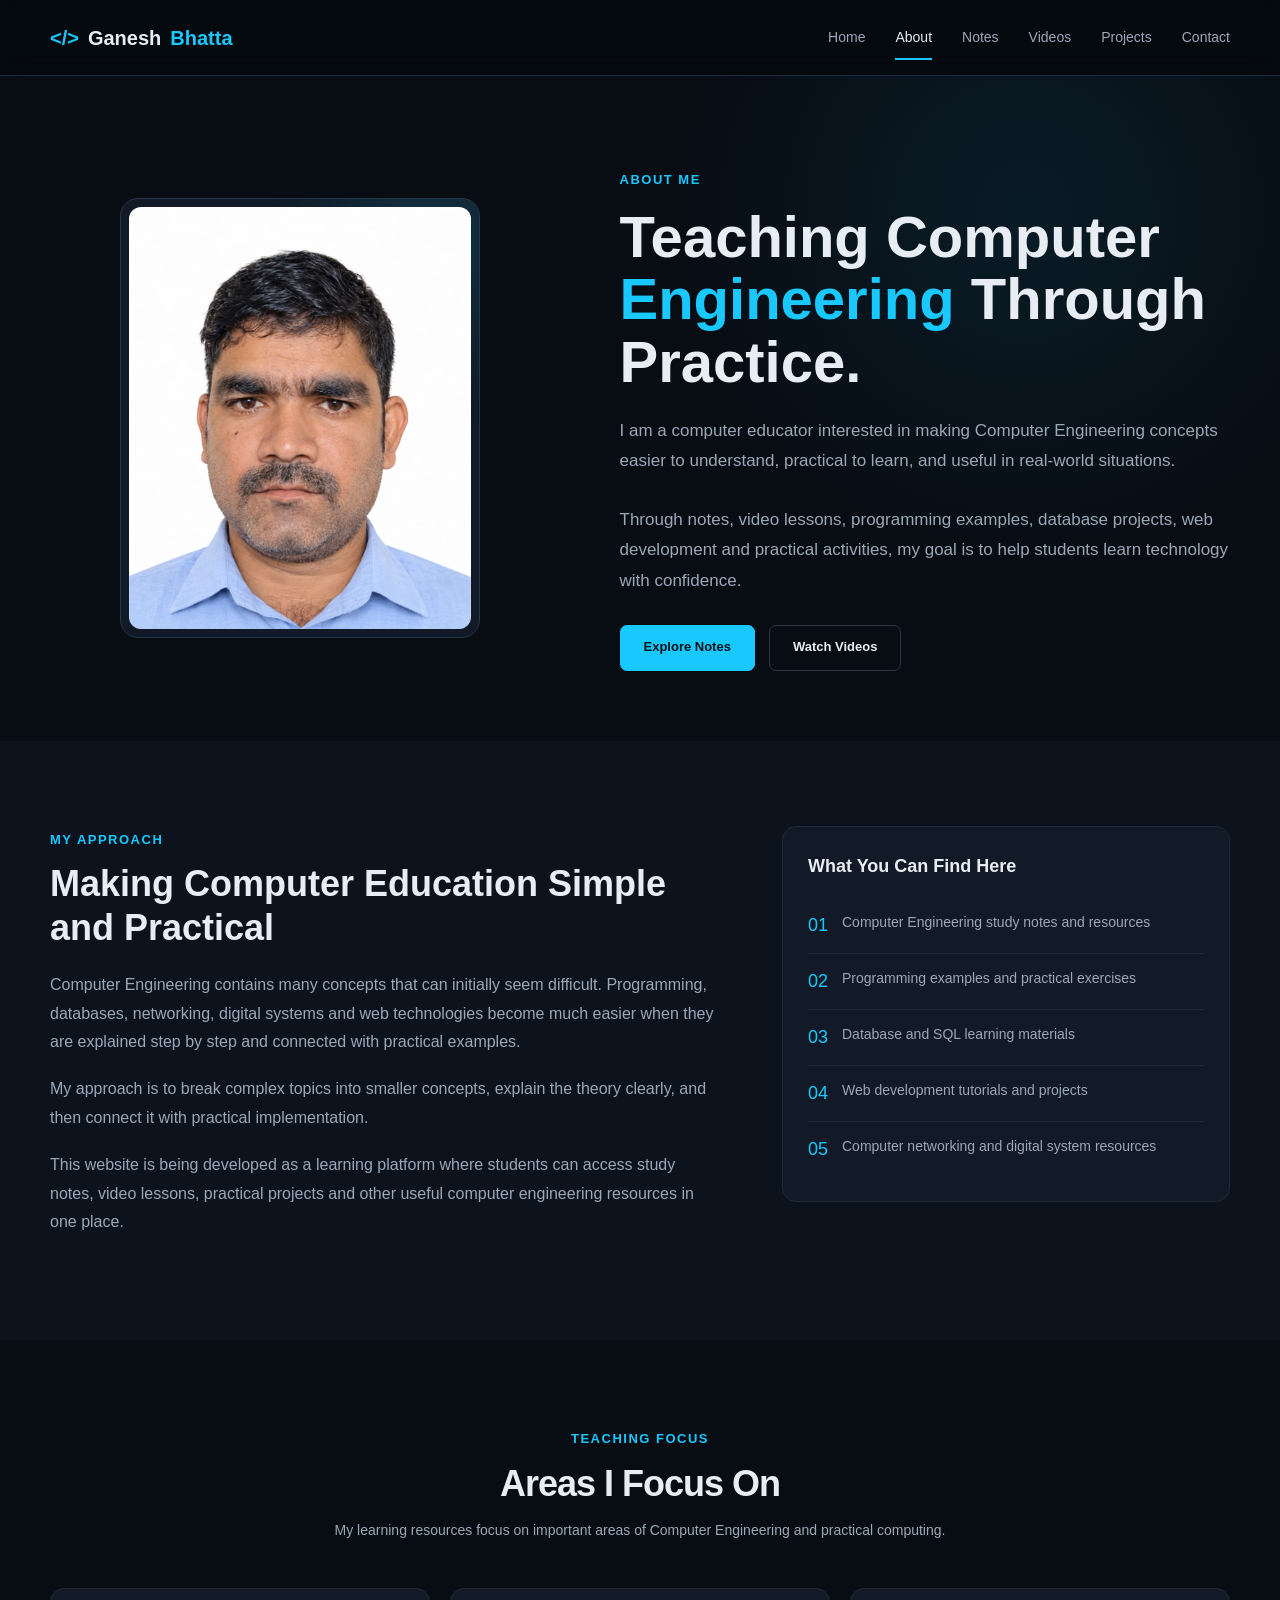
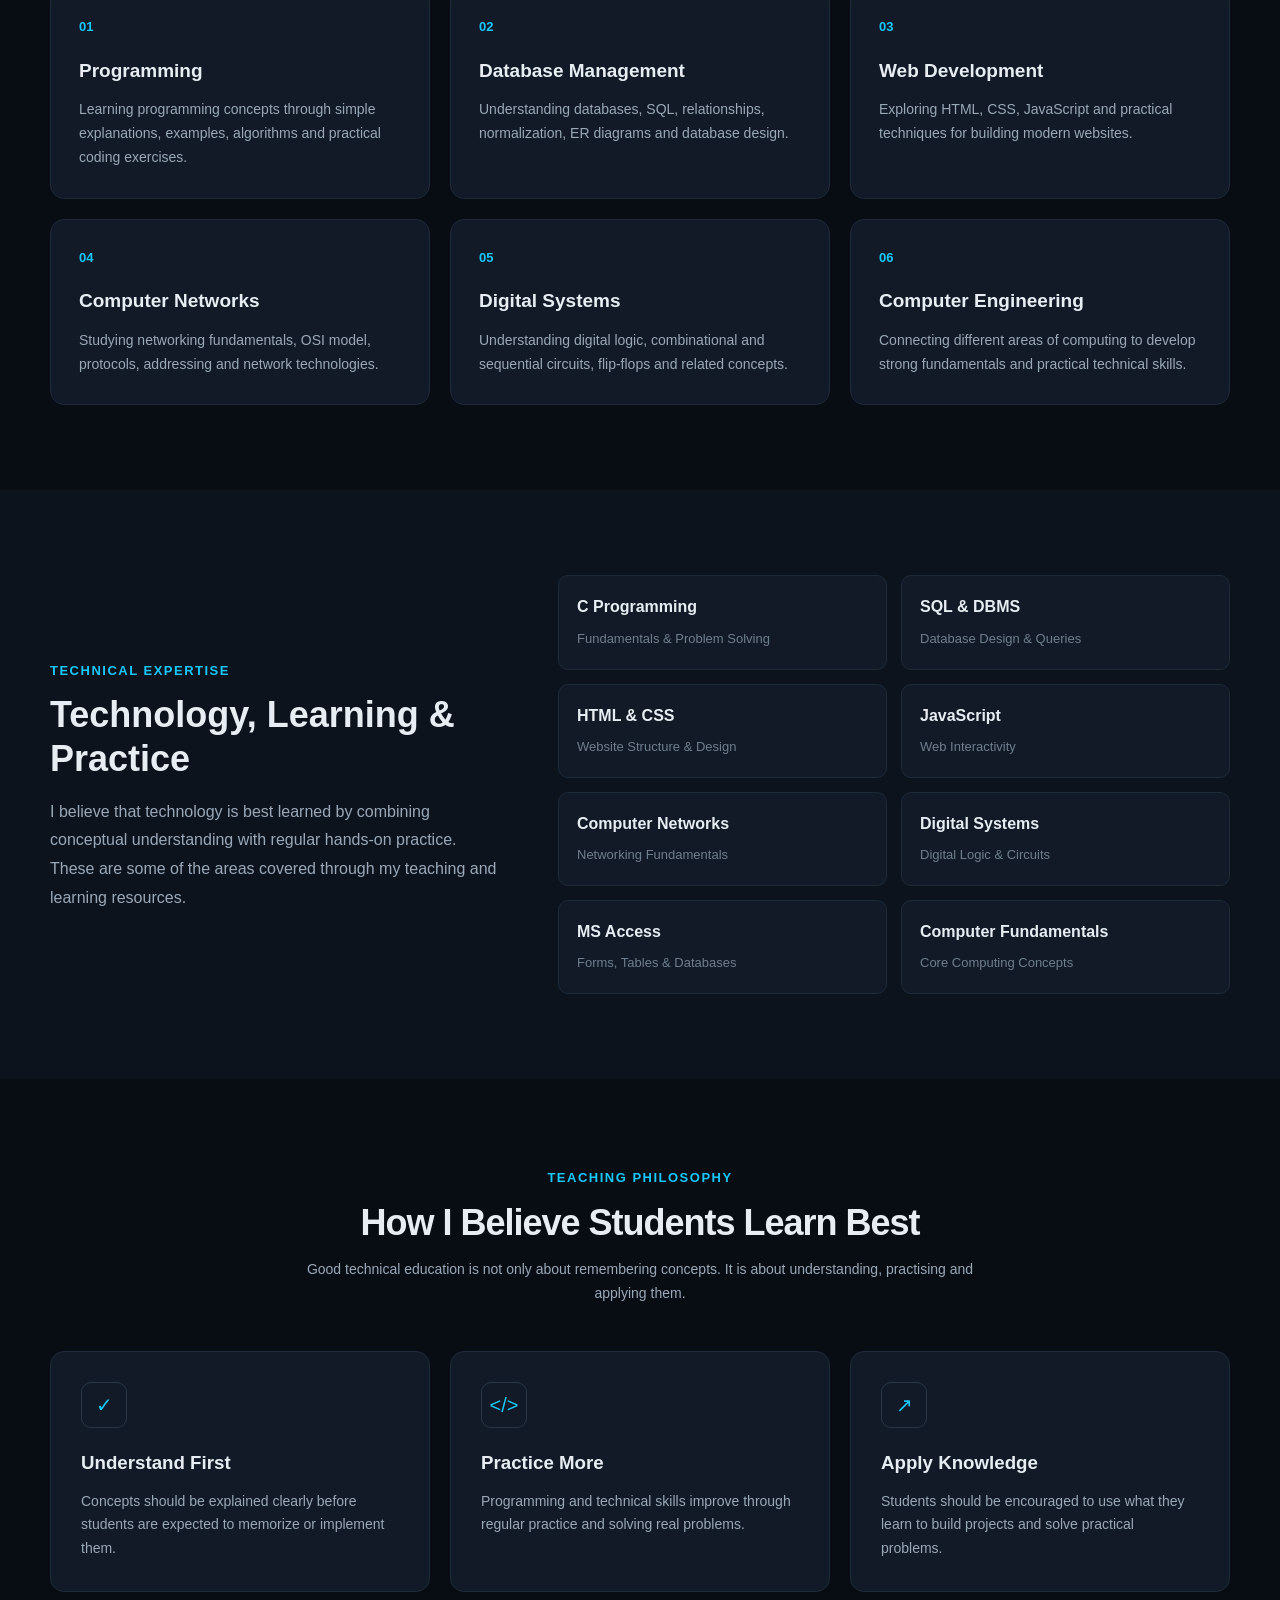
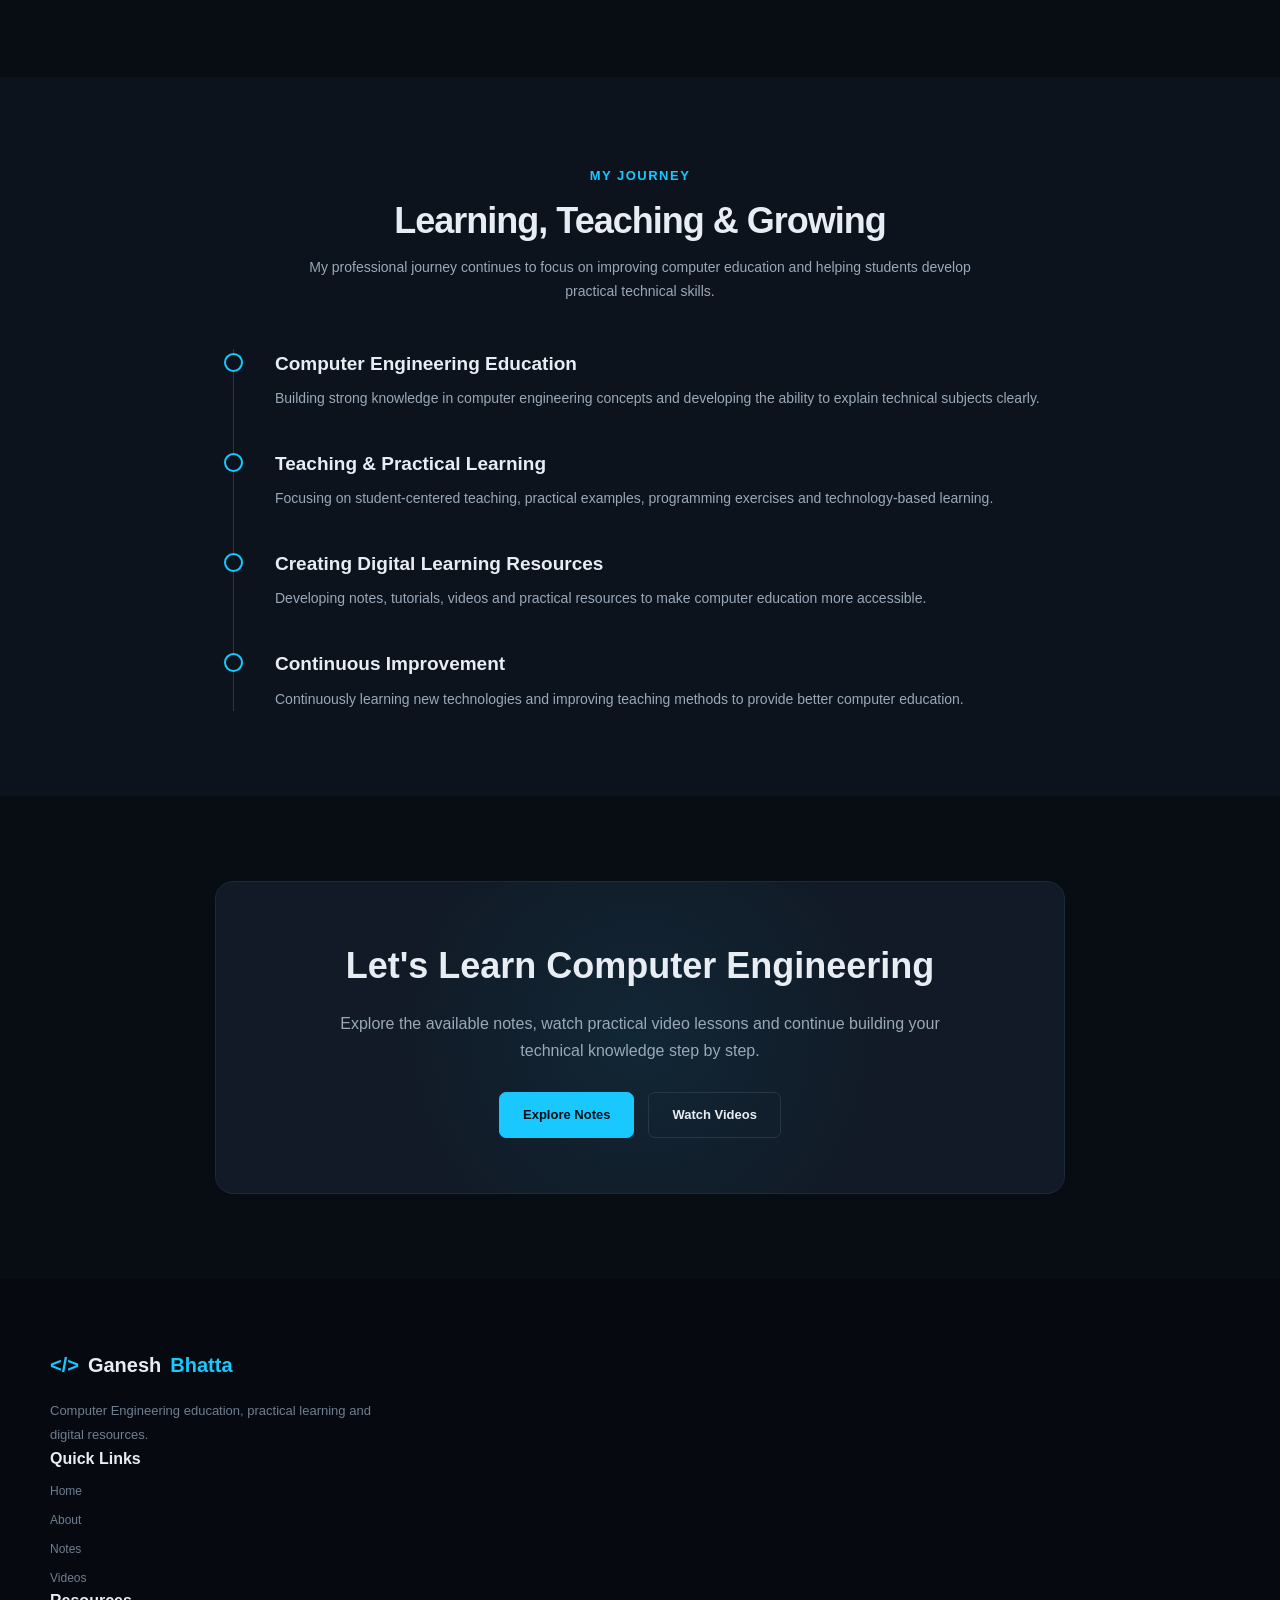
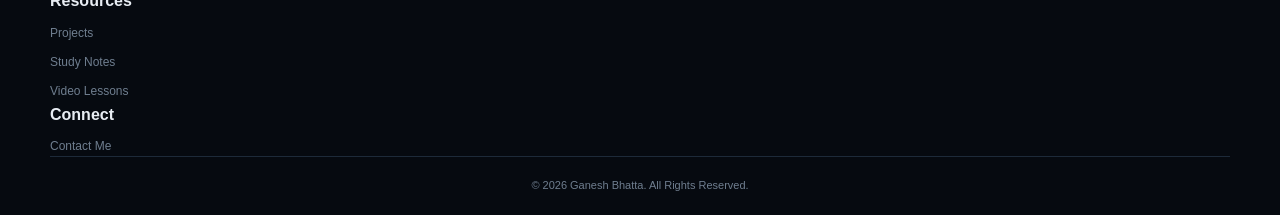
==== commit fc227f69: "Update about.html" ====
--- a/about.html
+++ b/about.html
@@ -628,13 +628,7 @@
                         alt="Ganesh Bhatta - Computer Engineering Educator"
                     >
 
-                    <div class="about-image-label">
-
-                        <strong>Computer Engineering</strong>
-
-                        <span>Educator & Learner</span>
-
-                    </div>
+                  
 
                 </div>
 
